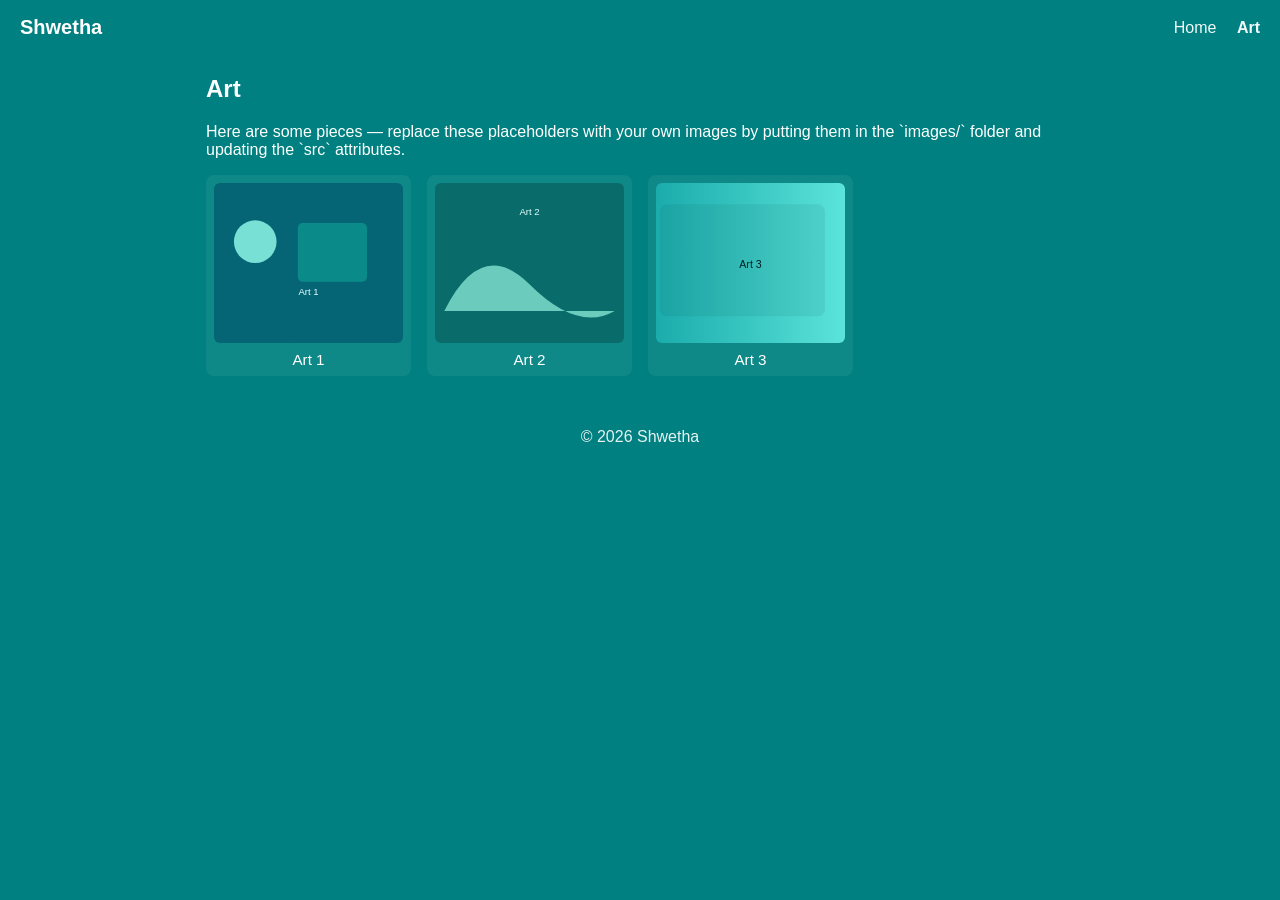
==== art.html @ 3c50babc "Art page and more structure" ====
<!DOCTYPE html>
<html>
<head>
  <meta charset="utf-8">
  <meta name="viewport" content="width=device-width, initial-scale=1">
  <title>Art — Shwetha</title>
  <link rel="stylesheet" href="styles.css">
  <style>
    .hero{max-width:900px;margin:1.25rem auto;padding:0 1rem}
  </style>
</head>
<body>
  <header class="site-header">
    <h1>Shwetha</h1>
    <nav class="main-nav">
      <a href="index.html">Home</a>
      <a href="art.html" aria-current="page">Art</a>
    </nav>
  </header>

  <main class="hero">
    <h2>Art</h2>
    <p>Here are some pieces — replace these placeholders with your own images by putting them in the `images/` folder and updating the `src` attributes.</p>

    <section class="gallery">
      <article class="art-card">
        <img src="images/art1.svg" alt="Art 1">
        <p>Art 1</p>
      </article>
      <article class="art-card">
        <img src="images/art2.svg" alt="Art 2">
        <p>Art 2</p>
      </article>
      <article class="art-card">
        <img src="images/art3.svg" alt="Art 3">
        <p>Art 3</p>
      </article>
    </section>

  </main>

  <footer class="site-footer">
    <p>© <span id="year"></span> Shwetha</p>
  </footer>

  <script>
    document.getElementById('year').textContent = new Date().getFullYear();
  </script>
</body>
</html>
---- styles.css ----
:root{
  --teal: #008080;
  --card-bg: rgba(255,255,255,0.06);
}
*{box-sizing:border-box}
html,body{height:100%}
body{
  margin:0;
  font-family: -apple-system, BlinkMacSystemFont, "Segoe UI", Roboto, "Helvetica Neue", Arial;
  background:var(--teal);
  color: #ffffff;
  -webkit-font-smoothing:antialiased;
  -moz-osx-font-smoothing:grayscale;
}
.site-header{
  display:flex;
  justify-content:space-between;
  align-items:center;
  padding:1rem 1.25rem;
}
.site-header h1{margin:0;font-size:1.25rem}
.main-nav a{color:rgba(255,255,255,0.95);text-decoration:none;margin-left:1rem}
.main-nav a[aria-current="page"]{font-weight:700}
.container{max-width:900px;margin:2.5rem auto;padding:0 1rem}
.intro{display:flex;gap:1.25rem;align-items:center;background:var(--card-bg);padding:1.25rem;border-radius:12px}
.profile-photo{width:140px;height:140px;border-radius:50%;object-fit:cover;border:4px solid rgba(255,255,255,0.12);background:rgba(255,255,255,0.04)}
.intro-text h2{margin:0 0 0.5rem 0}
.intro-text p{margin:0;color:rgba(255,255,255,0.95)}
.site-footer{padding:1rem;text-align:center;opacity:0.9}

/* Art gallery */
.gallery{display:grid;grid-template-columns:repeat(auto-fill,minmax(200px,1fr));gap:1rem;margin-top:1rem}
.art-card{background:var(--card-bg);padding:0.5rem;border-radius:8px;display:flex;flex-direction:column;align-items:center}
.art-card img{width:100%;height:160px;object-fit:cover;border-radius:6px}
.art-card p{margin:0.5rem 0 0 0;font-size:0.95rem}

@media (max-width:560px){
  .intro{flex-direction:column;text-align:center}
  .profile-photo{width:120px;height:120px}
}
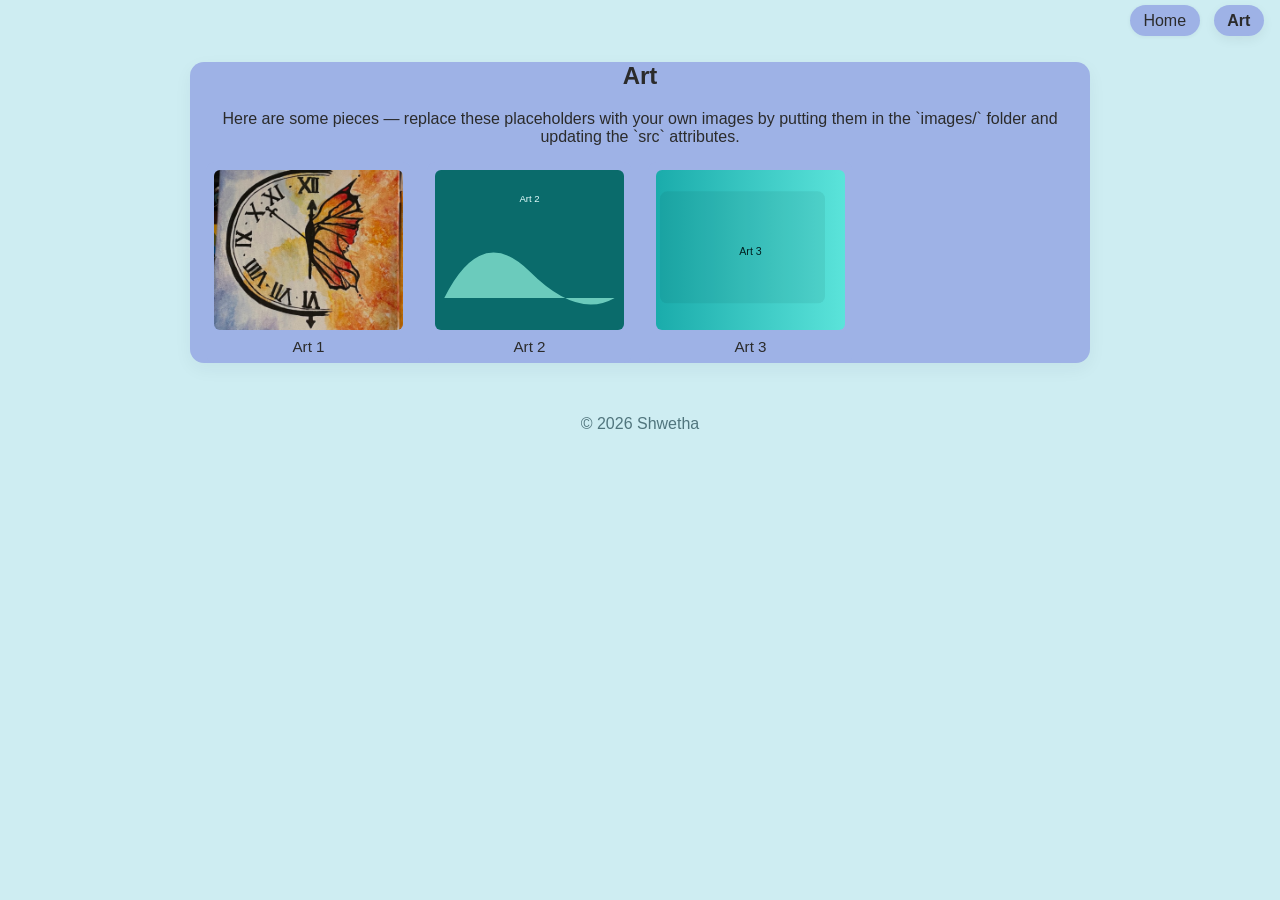
==== commit f6f3fb2b: "new color scheme and art page" ====
--- a/art.html
+++ b/art.html
@@ -3,7 +3,7 @@
 <head>
   <meta charset="utf-8">
   <meta name="viewport" content="width=device-width, initial-scale=1">
-  <title>Art — Shwetha</title>
+  <title>Shwetha - Art</title>
   <link rel="stylesheet" href="styles.css">
   <style>
     .hero{max-width:900px;margin:1.25rem auto;padding:0 1rem}
@@ -11,20 +11,20 @@
 </head>
 <body>
   <header class="site-header">
-    <h1>Shwetha</h1>
+    <h1 class="sr-only">Shwetha Prakash</h1>
     <nav class="main-nav">
       <a href="index.html">Home</a>
       <a href="art.html" aria-current="page">Art</a>
     </nav>
   </header>
-
+  
   <main class="hero">
     <h2>Art</h2>
     <p>Here are some pieces — replace these placeholders with your own images by putting them in the `images/` folder and updating the `src` attributes.</p>
 
     <section class="gallery">
       <article class="art-card">
-        <img src="images/art1.svg" alt="Art 1">
+        <img src="images/art1.jpg" alt="Art 1">
         <p>Art 1</p>
       </article>
       <article class="art-card">
--- a/styles.css
+++ b/styles.css
@@ -1,40 +1,103 @@
 :root{
-  --teal: #008080;
-  --card-bg: rgba(255,255,255,0.06);
+  --bg: #CEEDF2; 
+  --white: #ffffff;
+  --text: #2B2B2B; 
+  --card-bg: #9EB2E6; 
 }
 *{box-sizing:border-box}
 html,body{height:100%}
-body{
+.body, body{
   margin:0;
   font-family: -apple-system, BlinkMacSystemFont, "Segoe UI", Roboto, "Helvetica Neue", Arial;
-  background:var(--teal);
-  color: #ffffff;
+  background:var(--bg);
+  color:var(--text);
   -webkit-font-smoothing:antialiased;
   -moz-osx-font-smoothing:grayscale;
 }
 .site-header{
+  position:sticky;
+  top:0;
+  z-index:40;
   display:flex;
-  justify-content:space-between;
+  justify-content:flex-end;
   align-items:center;
-  padding:1rem 1.25rem;
+  gap:1rem;
+  padding:0.75rem 1rem;
+  background:transparent;
 }
-.site-header h1{margin:0;font-size:1.25rem}
-.main-nav a{color:rgba(255,255,255,0.95);text-decoration:none;margin-left:1rem}
-.main-nav a[aria-current="page"]{font-weight:700}
+.site-header h1{margin:0;font-size:1rem}
+.main-nav a{
+  color:var(--text);
+  text-decoration:none;
+  margin-left:0.6rem;
+  padding:0.45rem 0.85rem;
+  border-radius:999px;
+  background:var(--card-bg);
+  box-shadow:0 1px 4px rgba(8,48,58,0.06);
+}
+.main-nav a[aria-current="page"]{
+  font-weight:700;
+  background: var(--card-bg);
+  color: var(--text);
+  box-shadow:0 4px 12px rgba(0,0,0,0.06);
+}
 .container{max-width:900px;margin:2.5rem auto;padding:0 1rem}
-.intro{display:flex;gap:1.25rem;align-items:center;background:var(--card-bg);padding:1.25rem;border-radius:12px}
-.profile-photo{width:140px;height:140px;border-radius:50%;object-fit:cover;border:4px solid rgba(255,255,255,0.12);background:rgba(255,255,255,0.04)}
+.hero{
+  max-width:900px;
+  margin:3.5rem auto 1.5rem auto;
+  padding:2rem 1rem;
+  border-radius:14px;
+  background: var(--card-bg);
+  box-shadow:0 6px 18px rgba(8,48,58,0.05);
+  text-align:center;
+}
+.section-box,
+#about, #research, #projects{
+  max-width:900px;
+  margin:1.5rem auto;
+  padding:1.5rem 1.25rem;
+  border-radius:12px;
+  background:var(--card-bg);
+  color:var(--text);
+  box-shadow:0 8px 20px rgba(0,0,0,0.04);
+}
+.section-box h2, #about h2, #research h2, #projects h2{
+  margin-top:0;
+  color:var(--text);
+  text-align:center;
+}
+.section-box p, #about p, #research p, #projects p{
+  color:var(--text);
+  line-height:1.6;
+}
+.button-container{margin-top:1rem}
+.button-container a{
+  display:inline-block;
+  margin:0.35rem;
+  padding:0.5rem 0.9rem;
+  border-radius:8px;
+  background:var(--bg);
+  color:var(--text);
+  text-decoration:none;
+  box-shadow:0 6px 14px rgba(0,0,0,0.045);
+}
+.profile-photo{width:140px;height:140px;border-radius:50%;object-fit:cover;border:3px solid rgba(8,48,58,0.06);background:var(--muted)}
 .intro-text h2{margin:0 0 0.5rem 0}
-.intro-text p{margin:0;color:rgba(255,255,255,0.95)}
-.site-footer{padding:1rem;text-align:center;opacity:0.9}
+.intro-text p{margin:0;color:var(--text)}
+.site-footer{padding:1rem;text-align:center;opacity:0.9;color:rgba(8,48,58,0.7)}
 
 /* Art gallery */
 .gallery{display:grid;grid-template-columns:repeat(auto-fill,minmax(200px,1fr));gap:1rem;margin-top:1rem}
 .art-card{background:var(--card-bg);padding:0.5rem;border-radius:8px;display:flex;flex-direction:column;align-items:center}
 .art-card img{width:100%;height:160px;object-fit:cover;border-radius:6px}
-.art-card p{margin:0.5rem 0 0 0;font-size:0.95rem}
+.art-card p{margin:0.5rem 0 0 0;font-size:0.95rem;color:var(--text)}
 
 @media (max-width:560px){
   .intro{flex-direction:column;text-align:center}
   .profile-photo{width:120px;height:120px}
+  .site-header{justify-content:flex-end;padding:0.5rem}
 }
+
+/* Utility */
+.sr-only{position:absolute!important;height:1px;width:1px;overflow:hidden;clip:rect(1px,1px,1px,1px);white-space:nowrap}
+
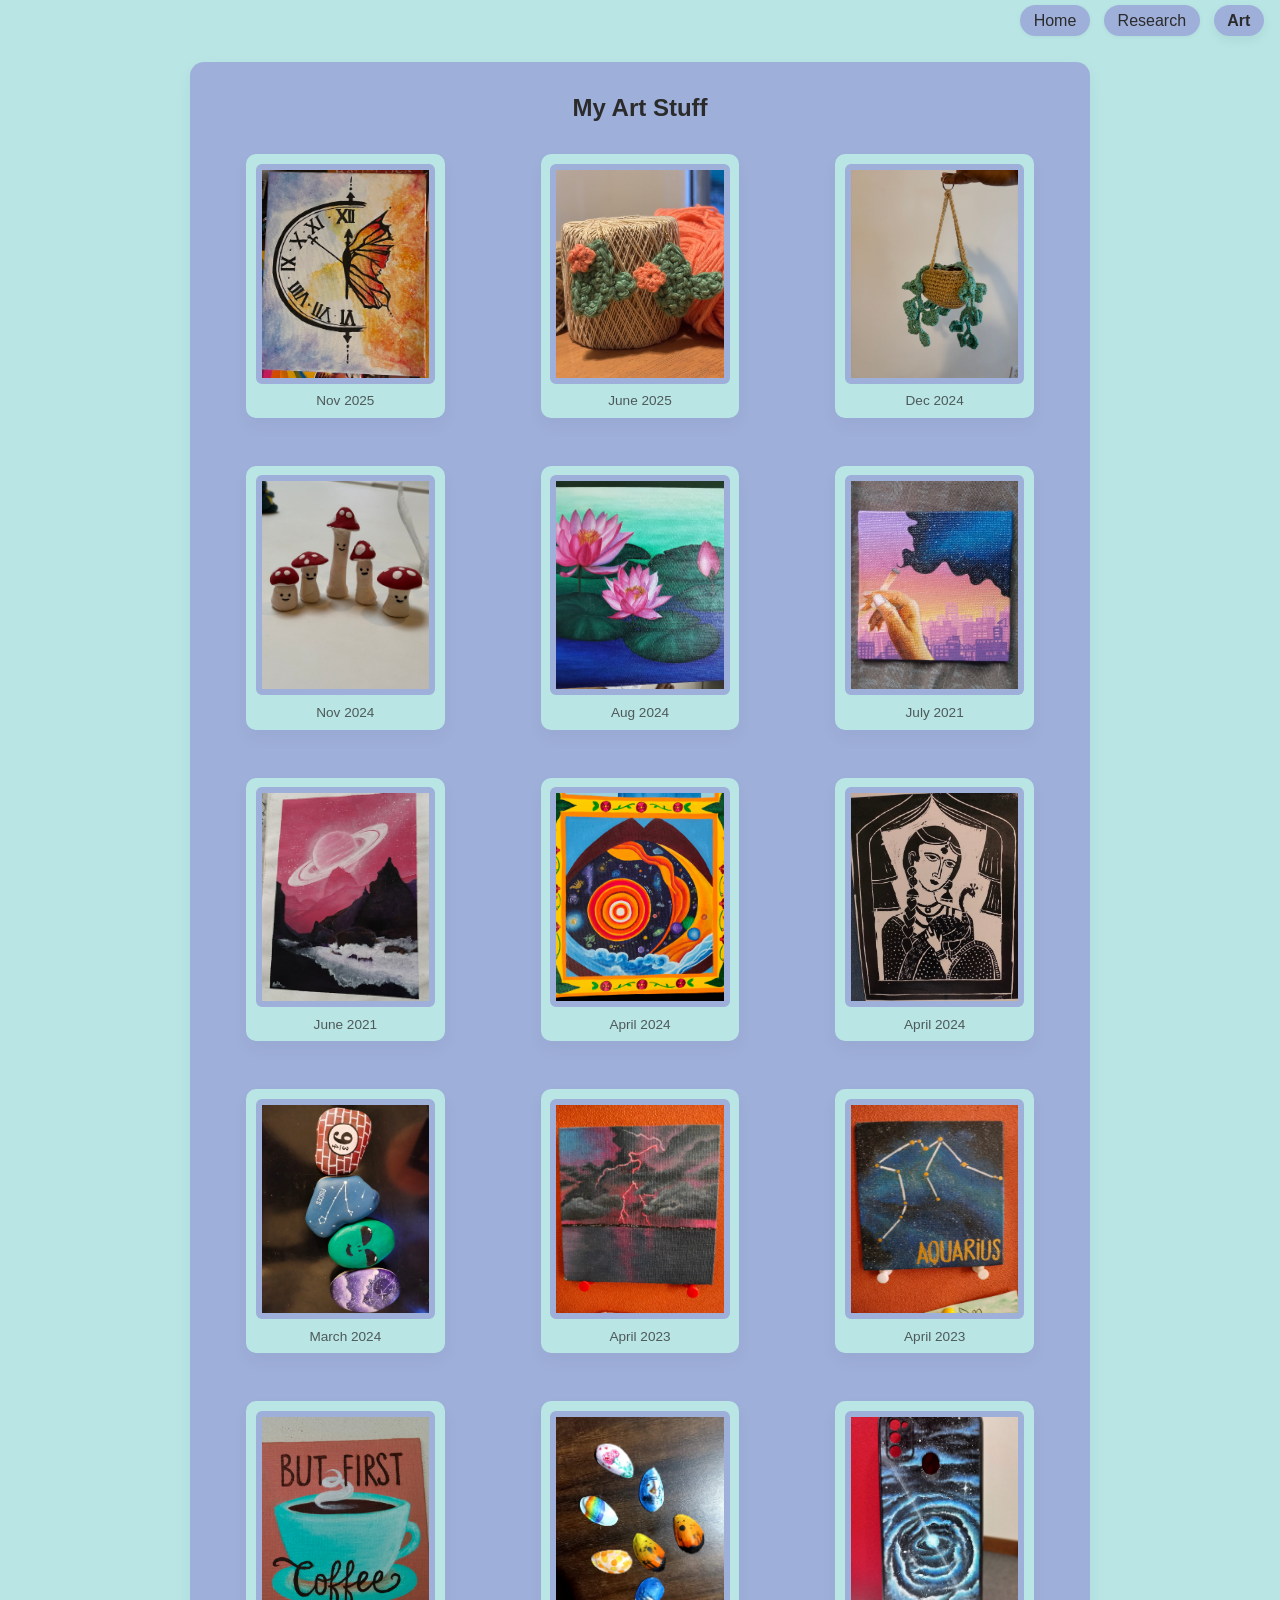
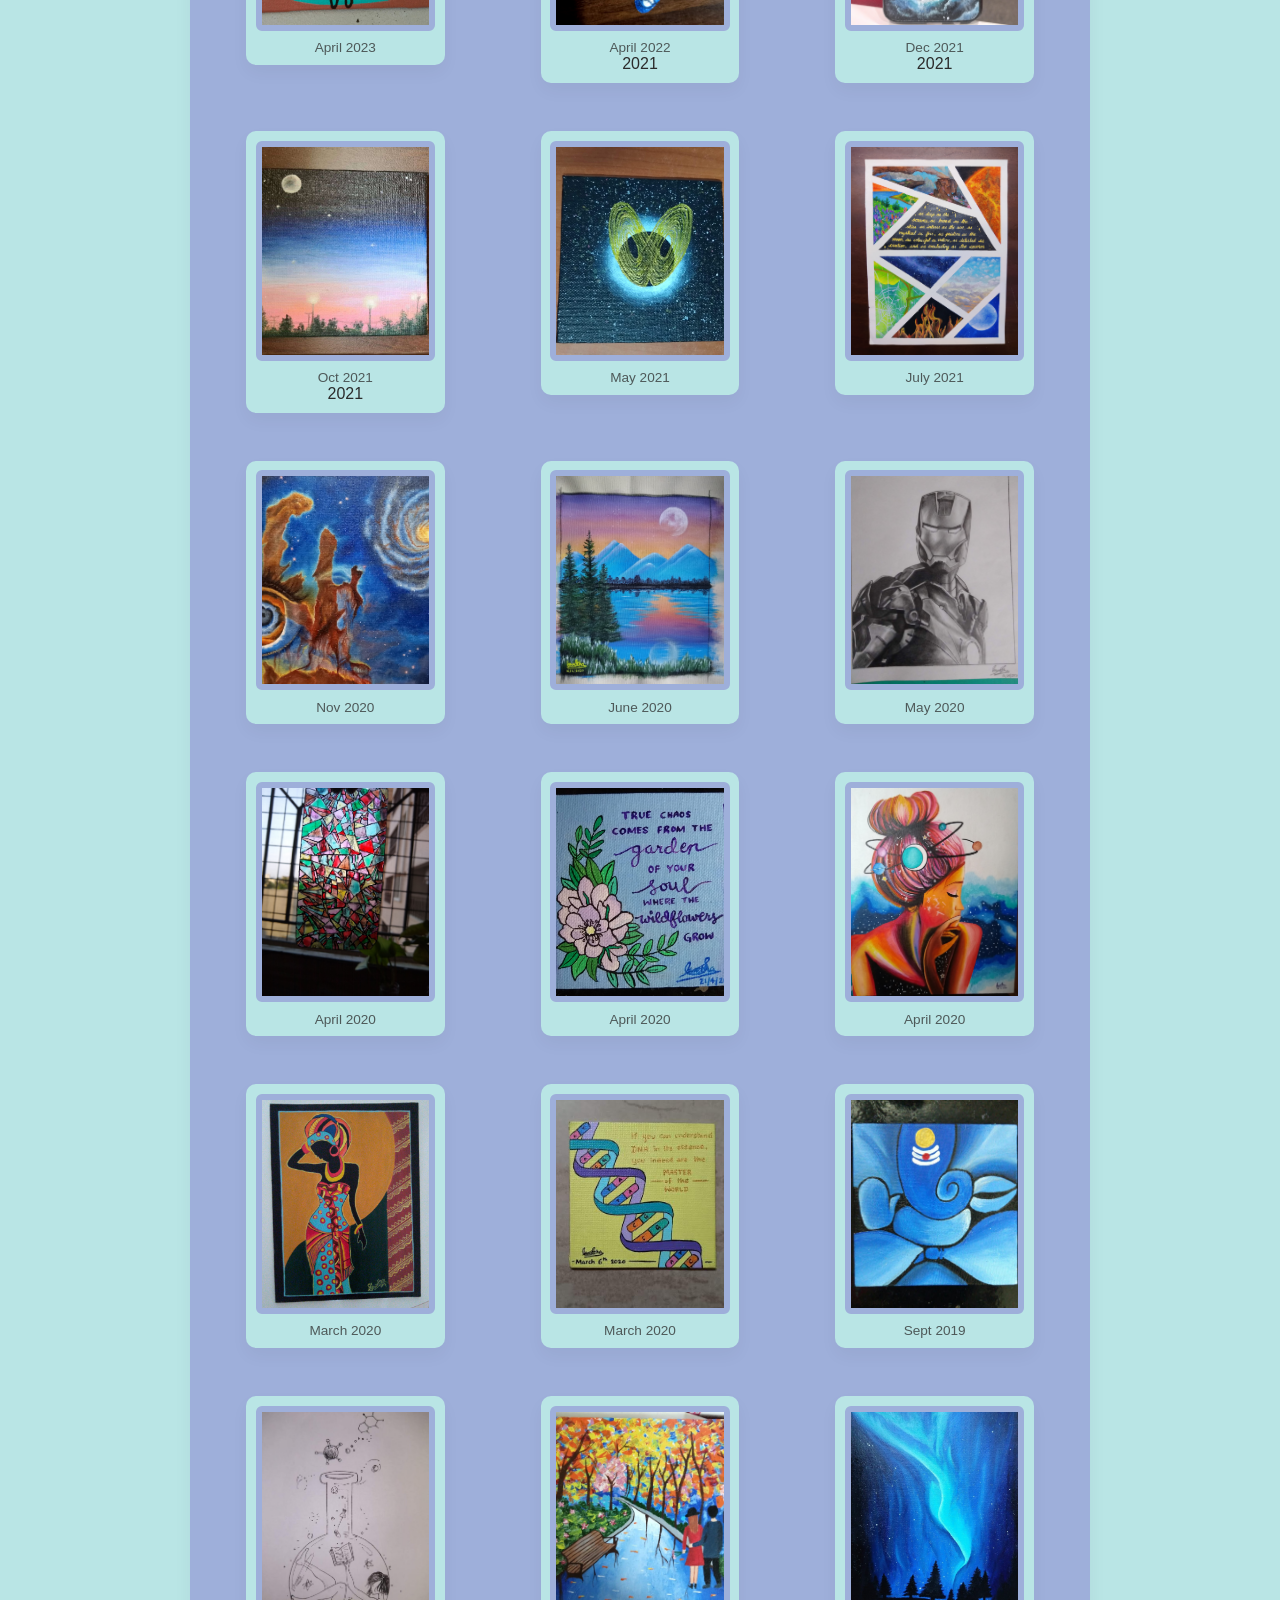
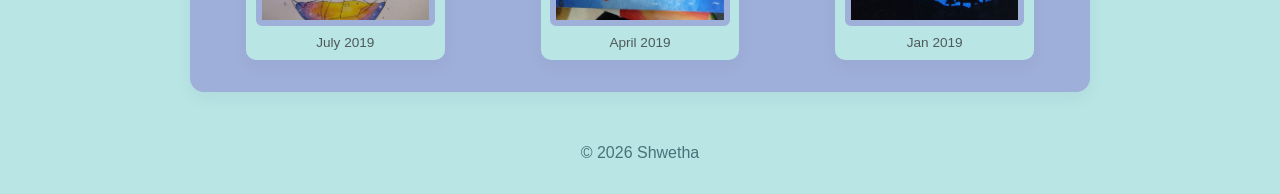
==== commit b95f9a12: "main page and art page" ====
--- a/art.html
+++ b/art.html
@@ -9,35 +9,183 @@
     .hero{max-width:900px;margin:1.25rem auto;padding:0 1rem}
   </style>
 </head>
-<body>
+<body class="art-page">
   <header class="site-header">
     <h1 class="sr-only">Shwetha Prakash</h1>
     <nav class="main-nav">
       <a href="index.html">Home</a>
+      <a href="research.html">Research</a>
       <a href="art.html" aria-current="page">Art</a>
     </nav>
   </header>
   
   <main class="hero">
-    <h2>Art</h2>
-    <p>Here are some pieces — replace these placeholders with your own images by putting them in the `images/` folder and updating the `src` attributes.</p>
-
-    <section class="gallery">
-      <article class="art-card">
-        <img src="images/art1.jpg" alt="Art 1">
-        <p>Art 1</p>
-      </article>
-      <article class="art-card">
-        <img src="images/art2.svg" alt="Art 2">
-        <p>Art 2</p>
-      </article>
-      <article class="art-card">
-        <img src="images/art3.svg" alt="Art 3">
-        <p>Art 3</p>
-      </article>
+    <h2>My Art Stuff</h2>
+
+    <!-- intro box removed per request -->
+
+    <section class="gallery art-gallery">
+      <figure class="art-frame">
+        <img src="images/art1.jpg" alt="Art 1" />
+        <figcaption class="art-meta">Nov 2025</figcaption>
+      </figure>
+
+      <figure class="art-frame">
+        <img src="images/art2.jpg" alt="Art 2" />
+        <figcaption class="art-meta">June 2025</figcaption>
+      </figure>
+
+      <figure class="art-frame">
+        <img src="images/art11.jpg" alt="Art 11" />
+        <figcaption class="art-meta">Dec 2024</figcaption>
+      </figure>
+
+      <figure class="art-frame">
+        <img src="images/art5.jpg" alt="Art 5" />
+        <figcaption class="art-meta">Nov 2024</figcaption>
+      </figure>
+
+      <figure class="art-frame">
+        <img src="images/art4.jpg" alt="Art 4" />
+        <figcaption class="art-meta">Aug 2024</figcaption>
+      </figure>
+
+      <figure class="art-frame">
+        <img src="images/art3.jpg" alt="Art 3" />
+        <figcaption class="art-meta">July 2021</figcaption>
+      </figure>
+
+      <figure class="art-frame">
+        <img src="images/art7.jpg" alt="Art 7" />
+        <figcaption class="art-meta">June 2021</figcaption>
+      </figure>
+
+      <figure class="art-frame">
+        <img src="images/art8.png" alt="Art 8" />
+        <figcaption class="art-meta">April 2024</figcaption>
+      </figure>
+
+      <figure class="art-frame">
+        <img src="images/art9.jpg" alt="Art 9" />
+        <figcaption class="art-meta">April 2024</figcaption>
+      </figure>
+
+      <figure class="art-frame">
+        <img src="images/art10.jpg" alt="Art 10" />
+        <figcaption class="art-meta">March 2024</figcaption>
+      </figure> 
+
+      <figure class="art-frame">
+        <img src="images/art13.jpg" alt="Art 13" />
+        <figcaption class="art-meta">April 2023</figcaption>
+      </figure>
+
+      <figure class="art-frame">
+        <img src="images/art14.jpg" alt="Art 14" />
+        <figcaption class="art-meta">April 2023</figcaption>
+      </figure>
+
+      <figure class="art-frame">
+        <img src="images/art15.jpg" alt="Art 15" />
+        <figcaption class="art-meta">April 2023</figcaption>
+      </figure>
+
+      <figure class="art-frame">
+        <img src="images/art16.jpg" alt="Art 16" />
+        <figcaption class="art-meta">April 2022</figcaption> 2021</figcaption>
+      </figure>
+
+      <figure class="art-frame">
+        <img src="images/art17.jpg" alt="Art 17" />
+        <figcaption class="art-meta">Dec 2021</figcaption> 2021</figcaption>
+      </figure>
+
+      <figure class="art-frame">
+        <img src="images/art18.jpg" alt="Art 18" />
+        <figcaption class="art-meta">Oct 2021</figcaption> 2021</figcaption>
+      </figure>
+
+      <figure class="art-frame">
+        <img src="images/art12.jpg" alt="Art 12" />
+        <figcaption class="art-meta">May 2021</figcaption>
+      </figure>
+
+      <figure class="art-frame">
+        <img src="images/art6.jpg" alt="Art 6" />
+        <figcaption class="art-meta">July 2021</figcaption>
+      </figure>
+
+      <figure class="art-frame">
+        <img src="images/art19.jpg" alt="Art 19" />
+        <figcaption class="art-meta">Nov 2020</figcaption>
+      </figure>
+
+      <figure class="art-frame">
+        <img src="images/art20.jpg" alt="Art 20" />
+        <figcaption class="art-meta">June 2020</figcaption>
+      </figure>
+
+      <figure class="art-frame">
+        <img src="images/art21.jpg" alt="Art 21" />
+        <figcaption class="art-meta">May 2020</figcaption>
+      </figure>
+
+      <figure class="art-frame">
+        <img src="images/art22.jpg" alt="Art 22" />
+        <figcaption class="art-meta">April 2020</figcaption>
+      </figure>
+
+      <figure class="art-frame">
+        <img src="images/art23.jpg" alt="Art 23" />
+        <figcaption class="art-meta">April 2020</figcaption>
+      </figure>
+
+      <figure class="art-frame">
+        <img src="images/art24.jpg" alt="Art 24" />
+        <figcaption class="art-meta">April 2020</figcaption>
+      </figure>
+
+      <figure class="art-frame">
+        <img src="images/art25.jpeg" alt="Art 25" />
+        <figcaption class="art-meta">March 2020</figcaption>
+      </figure>
+
+      <figure class="art-frame">
+        <img src="images/art26.jpg" alt="Art 26" />
+        <figcaption class="art-meta">March 2020</figcaption>
+      </figure>
+
+      <figure class="art-frame">
+        <img src="images/art27.jpg" alt="Art 27" />
+        <figcaption class="art-meta">Sept 2019</figcaption>
+      </figure>
+
+      <figure class="art-frame">
+        <img src="images/art28.jpg" alt="Art 28" />
+        <figcaption class="art-meta">July 2019</figcaption>
+      </figure>
+
+      <figure class="art-frame">
+        <img src="images/art29.jpg" alt="Art 29" />
+        <figcaption class="art-meta">April 2019</figcaption>
+      </figure>
+
+      <figure class="art-frame">
+        <img src="images/art30.jpg" alt="Art 30" />
+        <figcaption class="art-meta">Jan 2019</figcaption>
+      </figure>
+
     </section>
 
   </main>
+  <!-- lightbox overlay -->
+  <div id="lightbox" class="lightbox" aria-hidden="true">
+    <button class="lightbox-close" aria-label="Close">×</button>
+    <div class="lightbox-content">
+      <img class="lightbox-img" src="" alt="" />
+      <div class="lightbox-caption" aria-live="polite"></div>
+    </div>
+  </div>
 
   <footer class="site-footer">
     <p>© <span id="year"></span> Shwetha</p>
@@ -45,6 +193,56 @@
 
   <script>
     document.getElementById('year').textContent = new Date().getFullYear();
+
+    // Simple lightbox for art images
+    (function(){
+      const lightbox = document.getElementById('lightbox');
+      const lbImg = lightbox.querySelector('.lightbox-img');
+      const lbCaption = lightbox.querySelector('.lightbox-caption');
+      const closeBtn = lightbox.querySelector('.lightbox-close');
+
+      function openLightbox(src, alt, caption){
+        lbImg.src = src;
+        lbImg.alt = alt || '';
+        lbCaption.textContent = caption || '';
+        lightbox.classList.add('open');
+        lightbox.setAttribute('aria-hidden','false');
+        document.body.classList.add('lightbox-open');
+        // focus close button for accessibility
+        closeBtn.focus();
+      }
+
+      function closeLightbox(){
+        lightbox.classList.remove('open');
+        lightbox.setAttribute('aria-hidden','true');
+        document.body.classList.remove('lightbox-open');
+        lbImg.src = '';
+        lbImg.alt = '';
+        lbCaption.textContent = '';
+      }
+
+      // open when clicking any art-frame image
+      document.querySelectorAll('.art-frame img').forEach(img => {
+        img.style.cursor = 'zoom-in';
+        img.addEventListener('click', () => {
+          // if image has data-large use that, otherwise use current src
+          const large = img.dataset.large || img.src;
+          // caption: prefer adjacent figcaption text
+          const fig = img.closest('figure');
+          const figcap = fig ? (fig.querySelector('.art-meta') ? fig.querySelector('.art-meta').textContent.trim() : '') : '';
+          openLightbox(large, img.alt || '', figcap);
+        });
+      });
+
+      // close handlers: close button, click outside image, Escape key
+      closeBtn.addEventListener('click', closeLightbox);
+      lightbox.addEventListener('click', (e) => {
+        if(e.target === lightbox) closeLightbox();
+      });
+      document.addEventListener('keydown', (e) => {
+        if(e.key === 'Escape' && lightbox.classList.contains('open')) closeLightbox();
+      });
+    })();
   </script>
 </body>
 </html>
--- a/styles.css
+++ b/styles.css
@@ -1,8 +1,11 @@
 :root{
-  --bg: #CEEDF2; 
+  --bg: #b9e5e5; 
   --white: #ffffff;
   --text: #2B2B2B; 
-  --card-bg: #9EB2E6; 
+  --card-bg: #9eafda; 
+  /* Research image size defaults (can be overridden per-entry) */
+  --research-img-max-width: 360px;
+  --research-img-max-height: 320px;
 }
 *{box-sizing:border-box}
 html,body{height:100%}
@@ -51,6 +54,16 @@
   box-shadow:0 6px 18px rgba(8,48,58,0.05);
   text-align:center;
 }
+
+/* Add extra space under the hero heading and more bottom padding for the intro box */
+.hero h2{margin-bottom:1.5rem}
+
+/* page-specific: add space above the Art page heading only */
+.art-page .hero{
+  padding-top:1rem;
+  padding-bottom:1rem;
+}
+.art-page .hero h2{padding-top:0;margin:1rem 0}
 .section-box,
 #about, #research, #projects{
   max-width:900px;
@@ -92,6 +105,56 @@
 .art-card img{width:100%;height:160px;object-fit:cover;border-radius:6px}
 .art-card p{margin:0.5rem 0 0 0;font-size:0.95rem;color:var(--text)}
 
+/* Framed gallery styles */
+.art-gallery{display:grid;grid-template-columns:repeat(auto-fill,minmax(220px,1fr));gap:1rem;margin-top:1rem;align-items:start}
+.art-frame{background:#b9e5e5;border-radius:10px;padding:0.6rem;display:flex;flex-direction:column;align-items:center;box-shadow:0 8px 18px rgba(0,0,0,0.04);}
+.art-frame img{width:100%;height:220px;object-fit:cover;border-radius:6px;border:6px solid var(--card-bg);background:var(--white)}
+.art-meta{margin-top:0.6rem;font-size:0.85rem;color:var(--text);opacity:0.75}
+
+/* separate the art intro box from the main heading */
+/* .art-intro removed: intro box deleted from art page */
+
+/* Lightbox / zoom styles */
+.lightbox{position:fixed;inset:0;display:none;align-items:center;justify-content:center;background:rgba(0,0,0,0.8);z-index:1200;padding:2rem}
+.lightbox.open{display:flex}
+.lightbox-img{max-width:92%;max-height:92vh;border-radius:8px;box-shadow:0 18px 40px rgba(0,0,0,0.6)}
+.lightbox-caption{color:var(--white);margin-top:0.75rem;text-align:center;opacity:0.95}
+.lightbox-close{position:absolute;right:1rem;top:1rem;background:transparent;border:none;color:var(--white);font-size:2.2rem;line-height:1;cursor:pointer}
+.lightbox-close:focus{outline:2px solid var(--white);outline-offset:4px}
+
+/* prevent background scroll when lightbox open */
+body.lightbox-open{overflow:hidden}
+
+/* Research section: image left, text right inside boxed section */
+.research-content{display:flex;gap:1rem;align-items:flex-start}
+.research-grid{display:flex;flex-direction:column;gap:1rem}
+.research-row{display:grid;gap:1rem;align-items:center;grid-auto-flow:dense}
+/* Non-reverse rows: media on the left (fixed max width), text on the right (flexible)
+  Reverse rows: text on the left (flexible), media on the right (fixed max width) */
+.research-row:not(.reverse){grid-template-columns: minmax(0, var(--research-img-max-width)) 1fr}
+.research-row.reverse{grid-template-columns: 1fr minmax(0, var(--research-img-max-width))}
+.research-row.reverse > .research-media{grid-column:2}
+.research-row.reverse > .research-body{grid-column:1}
+.research-row > .research-body,
+.research-row > .research-media{min-width:0}
+.research-media{display:flex;align-items:center;justify-content:center}
+.research-media img{display:block;width:100%;max-width:var(--research-img-max-width);max-height:var(--research-img-max-height);height:auto;object-fit:cover;border-radius:8px;flex:0 0 auto;border:6px solid var(--card-bg);background:var(--white)}
+.research-media.small img{max-width:260px}
+.research-media.medium img{max-width:360px}
+.research-media.large img{max-width:520px}
+/* Per-entry tweak: make an image exactly 5mm smaller in both dimensions */
+.research-media.delta5 img{
+  max-width: calc(var(--research-img-max-width) - 5mm);
+  max-height: calc(var(--research-img-max-height) - 5mm);
+}
+.research-body{padding:0.25rem 0}
+
+@media (max-width:680px){
+  .research-content{flex-direction:column}
+  .research-row{grid-template-columns:1fr;}
+  .research-media img{height:auto;border-width:4px;max-width:100%}
+}
+
 @media (max-width:560px){
   .intro{flex-direction:column;text-align:center}
   .profile-photo{width:120px;height:120px}
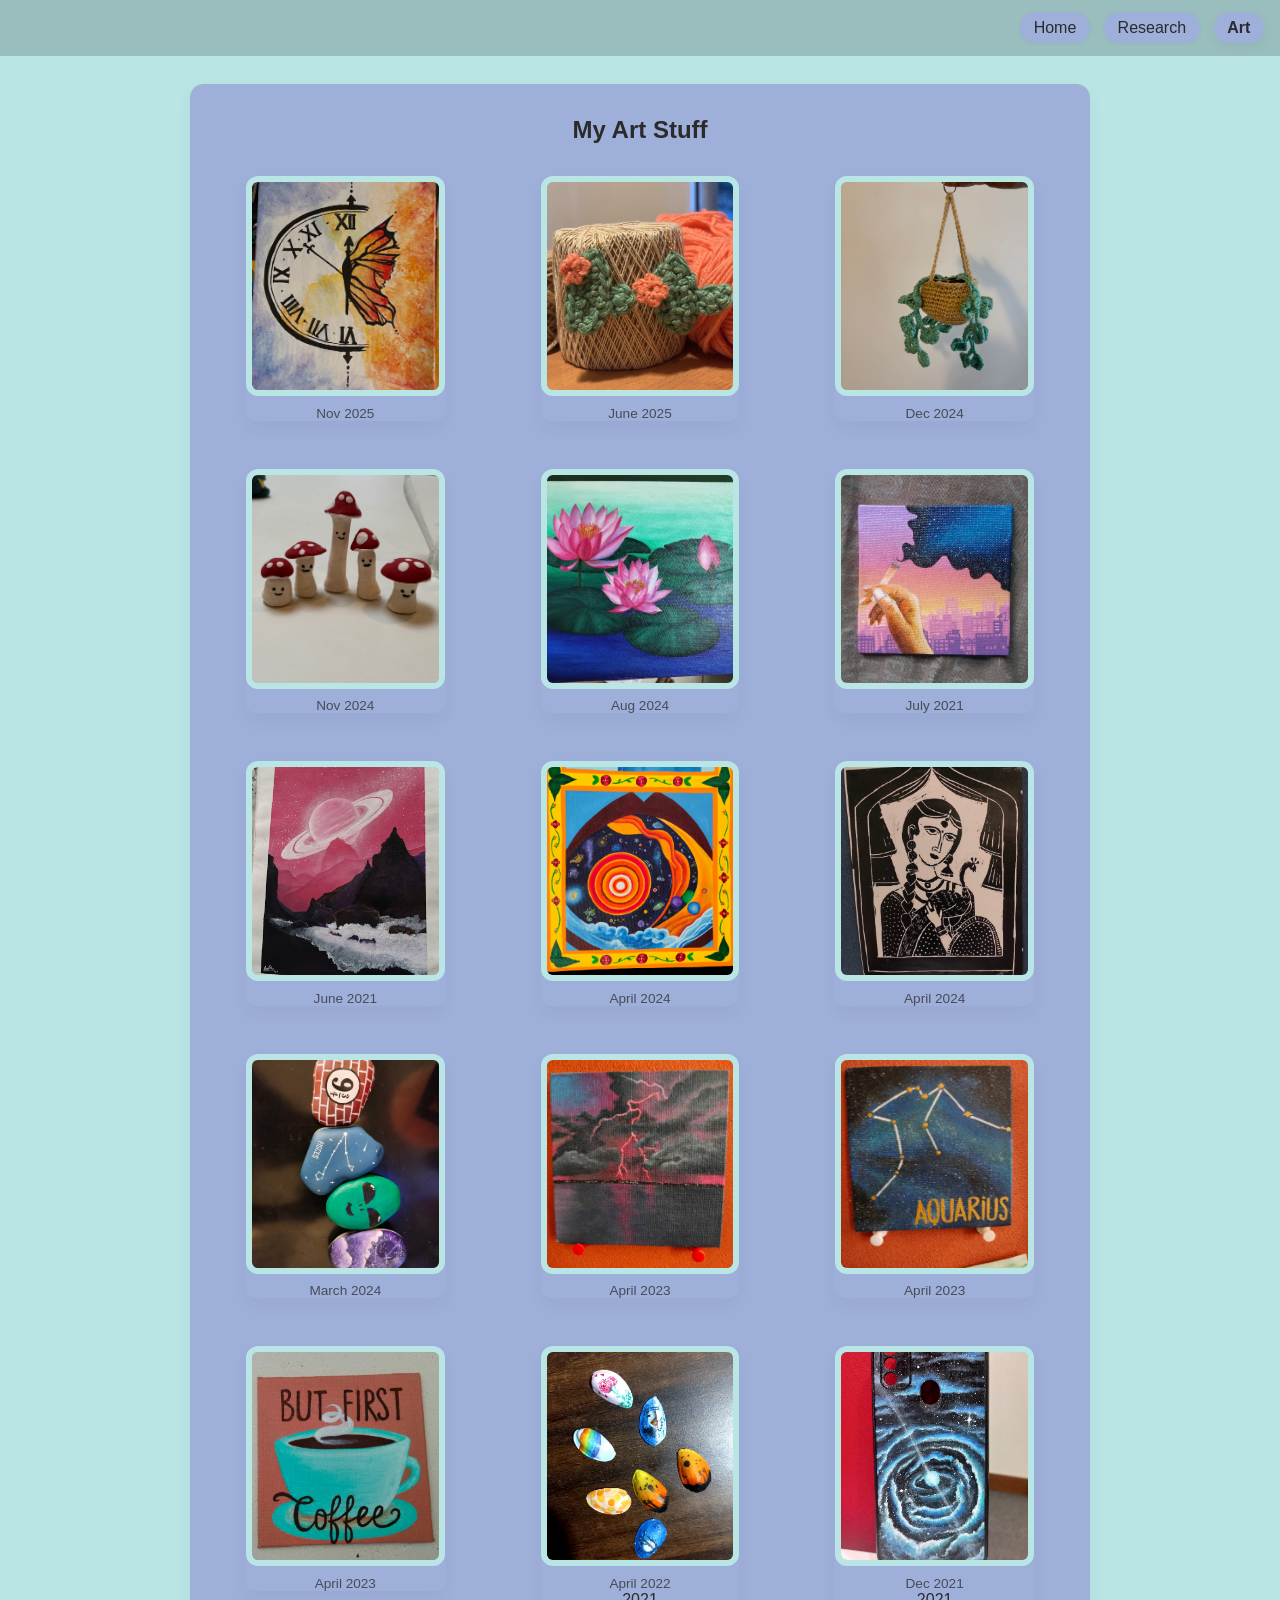
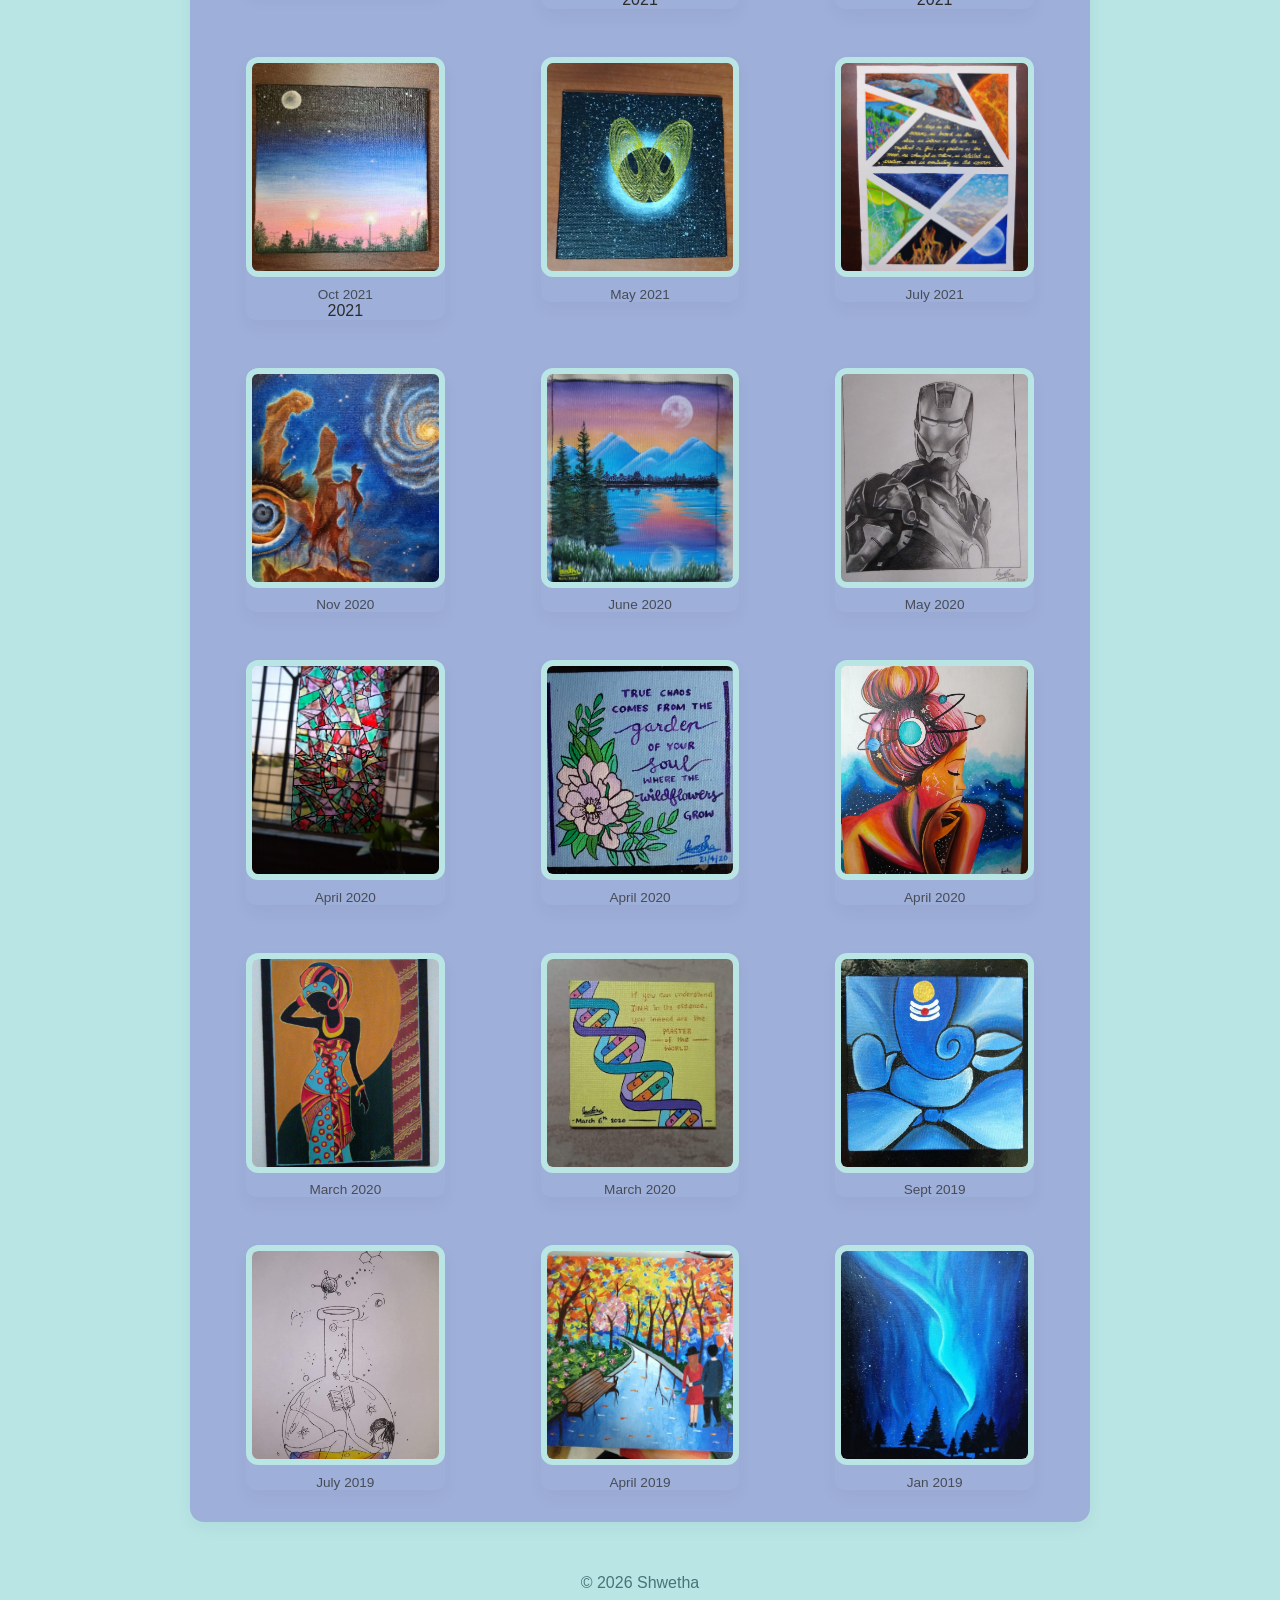
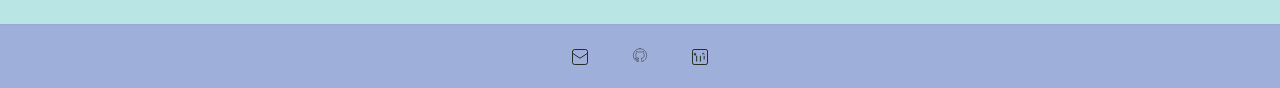
==== commit 88af771c: "new edits" ====
--- a/art.html
+++ b/art.html
@@ -191,6 +191,19 @@
     <p>© <span id="year"></span> Shwetha</p>
   </footer>
 
+  <div class="contact-strip" aria-label="Contact links">
+    <a href="mailto:sp2358@cornell.edu" title="Email" aria-label="Email">
+      <svg viewBox="0 0 24 24" fill="none" xmlns="http://www.w3.org/2000/svg" aria-hidden="true"><path d="M3 5.5v13A2.5 2.5 0 0 0 5.5 21h13a2.5 2.5 0 0 0 2.5-2.5v-13A2.5 2.5 0 0 0 18.5 3h-13A2.5 2.5 0 0 0 3 5.5z" stroke="currentColor" stroke-width="1.2" stroke-linecap="round" stroke-linejoin="round"/><path d="M21 7.5l-9 6-9-6" stroke="currentColor" stroke-width="1.2" stroke-linecap="round" stroke-linejoin="round"/></svg>
+    </a>
+    <a href="https://github.com/Shweth-a" title="GitHub" aria-label="GitHub" target="_blank" rel="noopener noreferrer">
+      <svg viewBox="0 0 24 24" fill="none" xmlns="http://www.w3.org/2000/svg" aria-hidden="true"><path d="M12 2C7.58 2 4 5.58 4 10c0 3.54 2.29 6.53 5.47 7.59.4.07.55-.17.55-.38 0-.19-.01-.82-.01-1.49-2.01.37-2.53-.49-2.69-.94-.09-.23-.48-.94-.82-1.13-.28-.15-.68-.52-.01-.53.63-.01 1.08.58 1.23.82.72 1.21 1.87.87 2.33.66.07-.52.28-.87.51-1.07-1.78-.2-3.64-.89-3.64-3.95 0-.87.31-1.59.82-2.15-.08-.2-.36-1.02.08-2.12 0 0 .67-.21 2.2.82.64-.18 1.32-.28 2-.28.68 0 1.36.1 2 .28 1.53-1.04 2.2-.82 2.2-.82.44 1.1.16 1.92.08 2.12.51.56.82 1.28.82 2.15 0 3.07-1.87 3.75-3.65 3.95.29.25.54.73.54 1.48 0 1.07-.01 1.93-.01 2.19 0 .21.15.46.55.38C17.71 16.53 20 13.54 20 10c0-4.42-3.58-8-8-8z" stroke="currentColor" stroke-width="0.6" stroke-linecap="round" stroke-linejoin="round"/></svg>
+    </a>
+    <a href="https://www.linkedin.com/in/shwethaprakash13" title="LinkedIn" aria-label="LinkedIn" target="_blank" rel="noopener noreferrer">
+      <svg viewBox="0 0 24 24" fill="none" xmlns="http://www.w3.org/2000/svg" aria-hidden="true"><rect x="3" y="3" width="18" height="18" rx="2" stroke="currentColor" stroke-width="1.2"/><path d="M8 11v6" stroke="currentColor" stroke-width="1.2" stroke-linecap="round" stroke-linejoin="round"/><path d="M6 9.5a1 1 0 1 1 0-2 1 1 0 0 1 0 2z" stroke="currentColor" stroke-width="1.2" stroke-linecap="round" stroke-linejoin="round"/><path d="M12.5 11v6" stroke="currentColor" stroke-width="1.2" stroke-linecap="round" stroke-linejoin="round"/><path d="M17 11v3.5" stroke="currentColor" stroke-width="1.2" stroke-linecap="round" stroke-linejoin="round"/><path d="M17 8.5a1 1 0 0 0-1-1 1 1 0 0 0-1 1v0" stroke="currentColor" stroke-width="1.2" stroke-linecap="round" stroke-linejoin="round"/></svg>
+    </a>
+  </div>
+
+  <script src="site.js" defer></script>
   <script>
     document.getElementById('year').textContent = new Date().getFullYear();
 
--- a/styles.css
+++ b/styles.css
@@ -6,6 +6,8 @@
   /* Research image size defaults (can be overridden per-entry) */
   --research-img-max-width: 360px;
   --research-img-max-height: 320px;
+  /* explicit frame border color (teal) */
+  --frame-border: #0f9d9a;
 }
 *{box-sizing:border-box}
 html,body{height:100%}
@@ -17,16 +19,25 @@
   -webkit-font-smoothing:antialiased;
   -moz-osx-font-smoothing:grayscale;
 }
+
+/* Page transition and toolbar-safe spacing */
+body{transition:opacity 360ms ease; padding-top:64px}
+.page-exit{opacity:0}
 .site-header{
-  position:sticky;
+  position:fixed;
   top:0;
-  z-index:40;
+  left:0;
+  right:0;
+  height:56px;
+  z-index:80;
   display:flex;
   justify-content:flex-end;
   align-items:center;
   gap:1rem;
-  padding:0.75rem 1rem;
-  background:transparent;
+  padding:0.6rem 1rem;
+  /* a few shades darker than the page background */
+  background: rgba(148,183,183,0.85); /* derived from --bg (#b9e5e5) */
+  backdrop-filter: blur(6px);
 }
 .site-header h1{margin:0;font-size:1rem}
 .main-nav a{
@@ -93,6 +104,7 @@
   color:var(--text);
   text-decoration:none;
   box-shadow:0 6px 14px rgba(0,0,0,0.045);
+  transition:transform 240ms ease, box-shadow 240ms ease;
 }
 .profile-photo{width:140px;height:140px;border-radius:50%;object-fit:cover;border:3px solid rgba(8,48,58,0.06);background:var(--muted)}
 .intro-text h2{margin:0 0 0.5rem 0}
@@ -102,13 +114,16 @@
 /* Art gallery */
 .gallery{display:grid;grid-template-columns:repeat(auto-fill,minmax(200px,1fr));gap:1rem;margin-top:1rem}
 .art-card{background:var(--card-bg);padding:0.5rem;border-radius:8px;display:flex;flex-direction:column;align-items:center}
-.art-card img{width:100%;height:160px;object-fit:cover;border-radius:6px}
+.art-card img{width:100%;height:160px;object-fit:cover;border-radius:12px}
 .art-card p{margin:0.5rem 0 0 0;font-size:0.95rem;color:var(--text)}
 
 /* Framed gallery styles */
 .art-gallery{display:grid;grid-template-columns:repeat(auto-fill,minmax(220px,1fr));gap:1rem;margin-top:1rem;align-items:start}
-.art-frame{background:#b9e5e5;border-radius:10px;padding:0.6rem;display:flex;flex-direction:column;align-items:center;box-shadow:0 8px 18px rgba(0,0,0,0.04);}
-.art-frame img{width:100%;height:220px;object-fit:cover;border-radius:6px;border:6px solid var(--card-bg);background:var(--white)}
+.art-frame{background:transparent;border-radius:10px;padding:0;display:flex;flex-direction:column;align-items:center;box-shadow:0 8px 18px rgba(0,0,0,0.04);} 
+.art-frame img{width:100%;height:220px;object-fit:cover;border-radius:12px;border:6px solid var(--bg);background:var(--white)}
+
+/* ensure any gallery images have rounded corners */
+.art-gallery img, .gallery img{border-radius:12px}
 .art-meta{margin-top:0.6rem;font-size:0.85rem;color:var(--text);opacity:0.75}
 
 /* separate the art intro box from the main heading */
@@ -137,8 +152,8 @@
 .research-row.reverse > .research-body{grid-column:1}
 .research-row > .research-body,
 .research-row > .research-media{min-width:0}
-.research-media{display:flex;align-items:center;justify-content:center}
-.research-media img{display:block;width:100%;max-width:var(--research-img-max-width);max-height:var(--research-img-max-height);height:auto;object-fit:cover;border-radius:8px;flex:0 0 auto;border:6px solid var(--card-bg);background:var(--white)}
+.research-media{display:flex;align-items:center;justify-content:center;background:transparent;padding:0;border-radius:10px}
+.research-media img{display:block;width:100%;max-width:var(--research-img-max-width);max-height:var(--research-img-max-height);height:auto;object-fit:cover;border-radius:12px;flex:0 0 auto;border:6px solid var(--bg);background:var(--white)}
 .research-media.small img{max-width:260px}
 .research-media.medium img{max-width:360px}
 .research-media.large img{max-width:520px}
@@ -149,16 +164,54 @@
 }
 .research-body{padding:0.25rem 0}
 
+/* Subtle hover/interaction animations */
+.instrument-card, .detector-card, .art-frame{transition:transform 260ms cubic-bezier(.2,.9,.2,1), box-shadow 260ms ease}
+.instrument-card:hover, .detector-card:hover{transform:translateY(-6px);box-shadow:0 12px 30px rgba(8,48,58,0.08)}
+.art-frame:hover{transform:translateY(-6px);box-shadow:0 18px 40px rgba(0,0,0,0.08)}
+.main-nav a{transition:background 220ms ease, transform 200ms ease}
+.main-nav a:hover{transform:translateY(-2px)}
+.button-container a:hover{transform:translateY(-2px);box-shadow:0 10px 22px rgba(0,0,0,0.06)}
+
+/* Contact strip in footer */
+.contact-strip{display:flex;gap:1rem;justify-content:center;align-items:center;padding:0.6rem;background:var(--card-bg);border-top:1px solid rgba(0,0,0,0.03)}
+.contact-strip a{display:inline-flex;align-items:center;justify-content:center;width:44px;height:44px;border-radius:10px;background:transparent;color:var(--text);text-decoration:none;border:1px solid transparent;transition:background 180ms ease, transform 180ms ease}
+.contact-strip a:hover{background:rgba(255,255,255,0.06);transform:translateY(-3px)}
+.contact-strip svg{width:20px;height:20px;display:block}
+
+@media (prefers-reduced-motion:reduce){
+  .instrument-card, .detector-card, .art-frame, .main-nav a, .button-container a{transition:none;transform:none}
+}
+
 @media (max-width:680px){
+  /* Header/nav adjustments */
+  .site-header{padding:0.5rem}
+  .main-nav a{padding:0.32rem 0.6rem;font-size:0.95rem}
+
+  /* Hero: make profile photo smaller and center it */
+  .hero{margin:2rem auto 1rem auto;padding:1rem;border-radius:12px}
+  .hero .profile-photo{width:110px;height:110px;display:block;margin:0 auto 0.75rem}
+
+  /* Research: stack rows vertically and enforce media-first ordering
+     For normal rows the DOM is media then body -> column shows media then body
+     For reversed rows the DOM is body then media -> column-reverse shows media then body */
   .research-content{flex-direction:column}
-  .research-row{grid-template-columns:1fr;}
-  .research-media img{height:auto;border-width:4px;max-width:100%}
-}
-
-@media (max-width:560px){
-  .intro{flex-direction:column;text-align:center}
-  .profile-photo{width:120px;height:120px}
-  .site-header{justify-content:flex-end;padding:0.5rem}
+  .research-row{display:flex !important;flex-direction:column;gap:0.75rem}
+  .research-row.reverse{flex-direction:column-reverse}
+  .research-row > .research-media,
+  .research-row > .research-body{width:100%;min-width:0}
+  .research-media img{height:auto;border-width:4px;max-width:100%;max-height:none}
+
+  /* Gallery and buttons scale down */
+  .art-gallery{grid-template-columns:repeat(auto-fill,minmax(160px,1fr))}
+  .button-container a{display:inline-block;padding:0.45rem 0.7rem}
+}
+
+@media (max-width:420px){
+  .profile-photo{width:96px;height:96px}
+  .main-nav a{padding:0.3rem 0.45rem;font-size:0.9rem}
+  .hero h1{font-size:1.25rem}
+  .research-media.small img{max-width:220px}
+  .research-media.medium img{max-width:300px}
 }
 
 /* Utility */
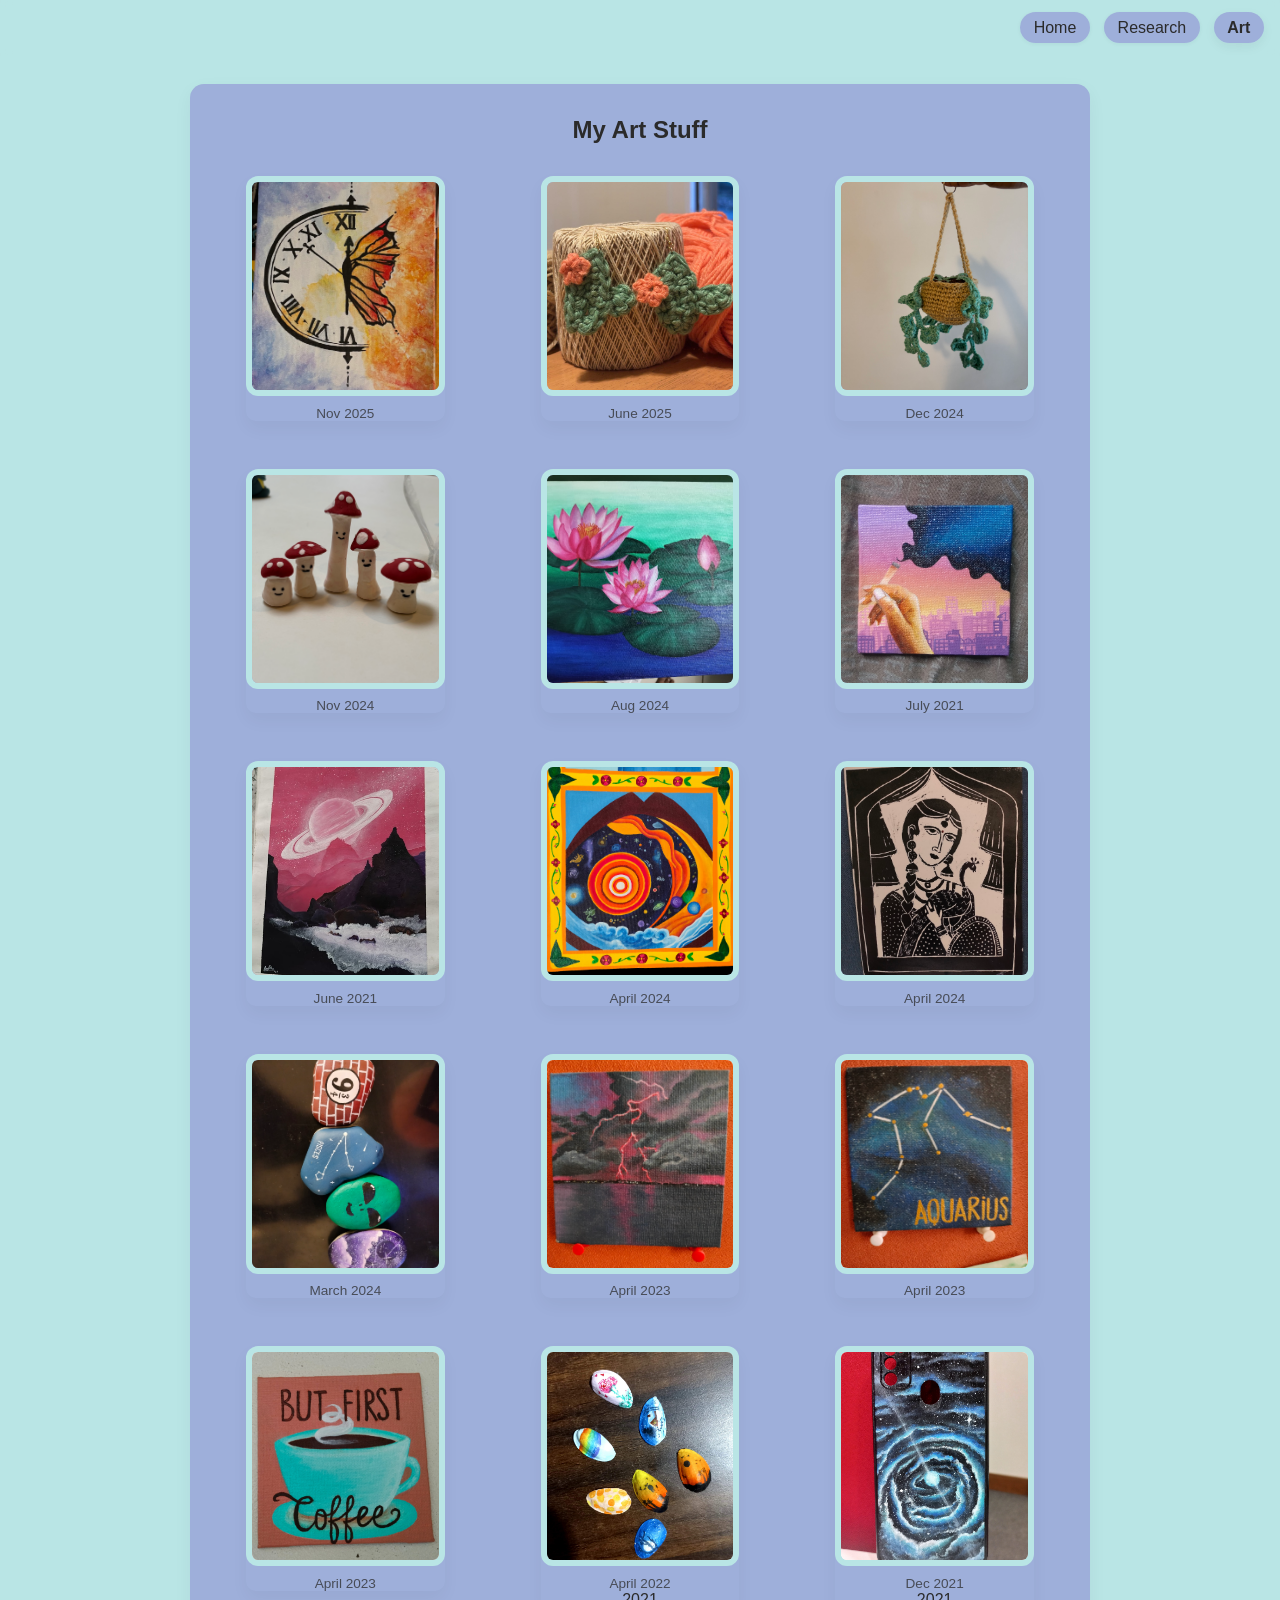
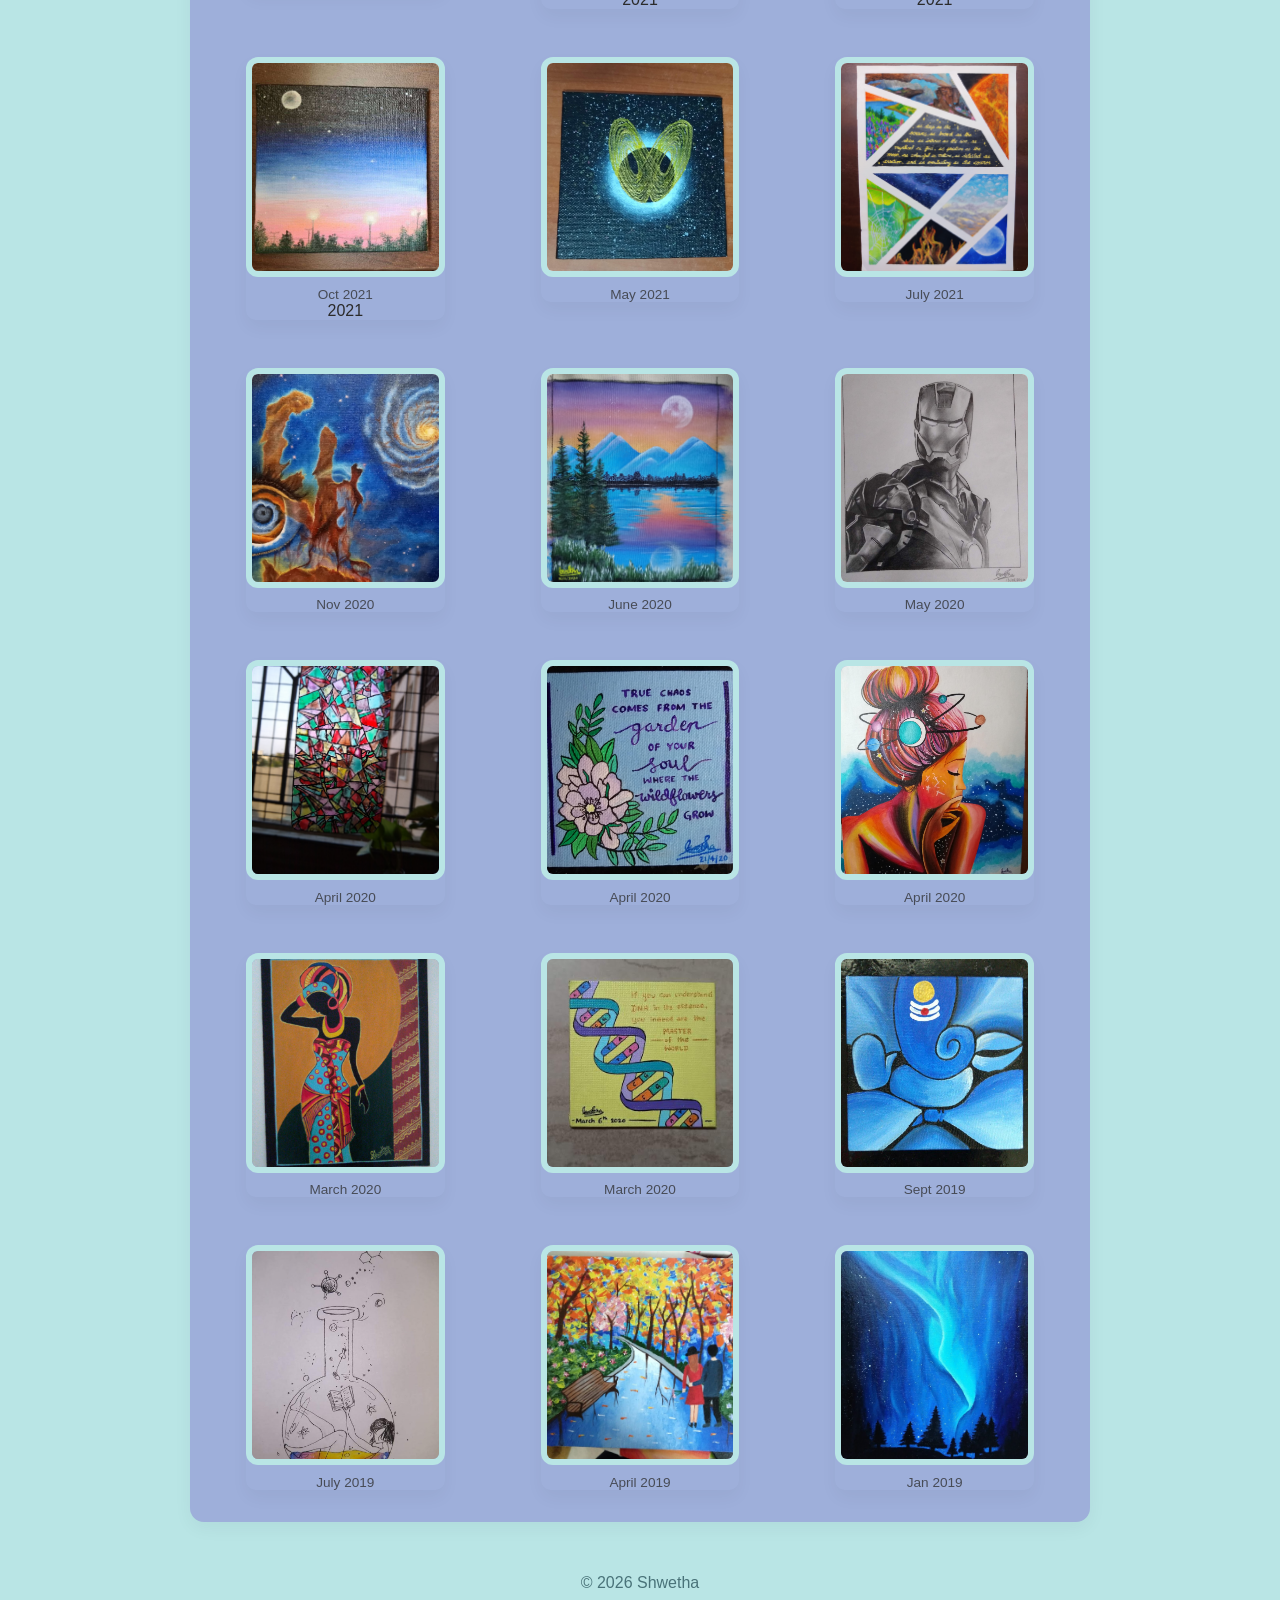
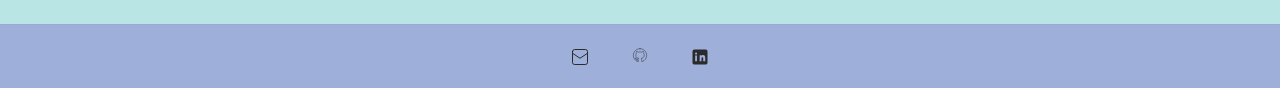
==== commit 38f03032: "UI: toolbar transparency, link targets, LinkedIn icon" ====
--- a/art.html
+++ b/art.html
@@ -199,7 +199,9 @@
       <svg viewBox="0 0 24 24" fill="none" xmlns="http://www.w3.org/2000/svg" aria-hidden="true"><path d="M12 2C7.58 2 4 5.58 4 10c0 3.54 2.29 6.53 5.47 7.59.4.07.55-.17.55-.38 0-.19-.01-.82-.01-1.49-2.01.37-2.53-.49-2.69-.94-.09-.23-.48-.94-.82-1.13-.28-.15-.68-.52-.01-.53.63-.01 1.08.58 1.23.82.72 1.21 1.87.87 2.33.66.07-.52.28-.87.51-1.07-1.78-.2-3.64-.89-3.64-3.95 0-.87.31-1.59.82-2.15-.08-.2-.36-1.02.08-2.12 0 0 .67-.21 2.2.82.64-.18 1.32-.28 2-.28.68 0 1.36.1 2 .28 1.53-1.04 2.2-.82 2.2-.82.44 1.1.16 1.92.08 2.12.51.56.82 1.28.82 2.15 0 3.07-1.87 3.75-3.65 3.95.29.25.54.73.54 1.48 0 1.07-.01 1.93-.01 2.19 0 .21.15.46.55.38C17.71 16.53 20 13.54 20 10c0-4.42-3.58-8-8-8z" stroke="currentColor" stroke-width="0.6" stroke-linecap="round" stroke-linejoin="round"/></svg>
     </a>
     <a href="https://www.linkedin.com/in/shwethaprakash13" title="LinkedIn" aria-label="LinkedIn" target="_blank" rel="noopener noreferrer">
-      <svg viewBox="0 0 24 24" fill="none" xmlns="http://www.w3.org/2000/svg" aria-hidden="true"><rect x="3" y="3" width="18" height="18" rx="2" stroke="currentColor" stroke-width="1.2"/><path d="M8 11v6" stroke="currentColor" stroke-width="1.2" stroke-linecap="round" stroke-linejoin="round"/><path d="M6 9.5a1 1 0 1 1 0-2 1 1 0 0 1 0 2z" stroke="currentColor" stroke-width="1.2" stroke-linecap="round" stroke-linejoin="round"/><path d="M12.5 11v6" stroke="currentColor" stroke-width="1.2" stroke-linecap="round" stroke-linejoin="round"/><path d="M17 11v3.5" stroke="currentColor" stroke-width="1.2" stroke-linecap="round" stroke-linejoin="round"/><path d="M17 8.5a1 1 0 0 0-1-1 1 1 0 0 0-1 1v0" stroke="currentColor" stroke-width="1.2" stroke-linecap="round" stroke-linejoin="round"/></svg>
+      <svg viewBox="0 0 24 24" width="20" height="20" fill="currentColor" xmlns="http://www.w3.org/2000/svg" aria-hidden="true">
+        <path d="M19 3H5a2 2 0 0 0-2 2v14a2 2 0 0 0 2 2h14a2 2 0 0 0 2-2V5a2 2 0 0 0-2-2zM8.339 17H6.188V10.2h2.15V17zM7.263 9.183a1.246 1.246 0 1 1 .001-2.493 1.246 1.246 0 0 1-.001 2.493zM18 17h-2.148v-3.4c0-.81-.29-1.36-1.01-1.36-.55 0-.87.37-1.01.73-.05.12-.06.29-.06.45V17H11.6s.03-6.53 0-7.2h2.148v1.02c.29-.45.81-1.09 1.98-1.09 1.45 0 2.54.94 2.54 2.97V17z"/>
+      </svg>
     </a>
   </div>
 
--- a/styles.css
+++ b/styles.css
@@ -35,8 +35,9 @@
   align-items:center;
   gap:1rem;
   padding:0.6rem 1rem;
-  /* a few shades darker than the page background */
-  background: rgba(148,183,183,0.85); /* derived from --bg (#b9e5e5) */
+  /* same color as the page background but 60% opaque; fallback then modern color-mix */
+  background: rgba(185,229,229,0.6); /* fallback for browsers without color-mix */
+  background: color-mix(in srgb, var(--bg) 60%, transparent);
   backdrop-filter: blur(6px);
 }
 .site-header h1{margin:0;font-size:1rem}
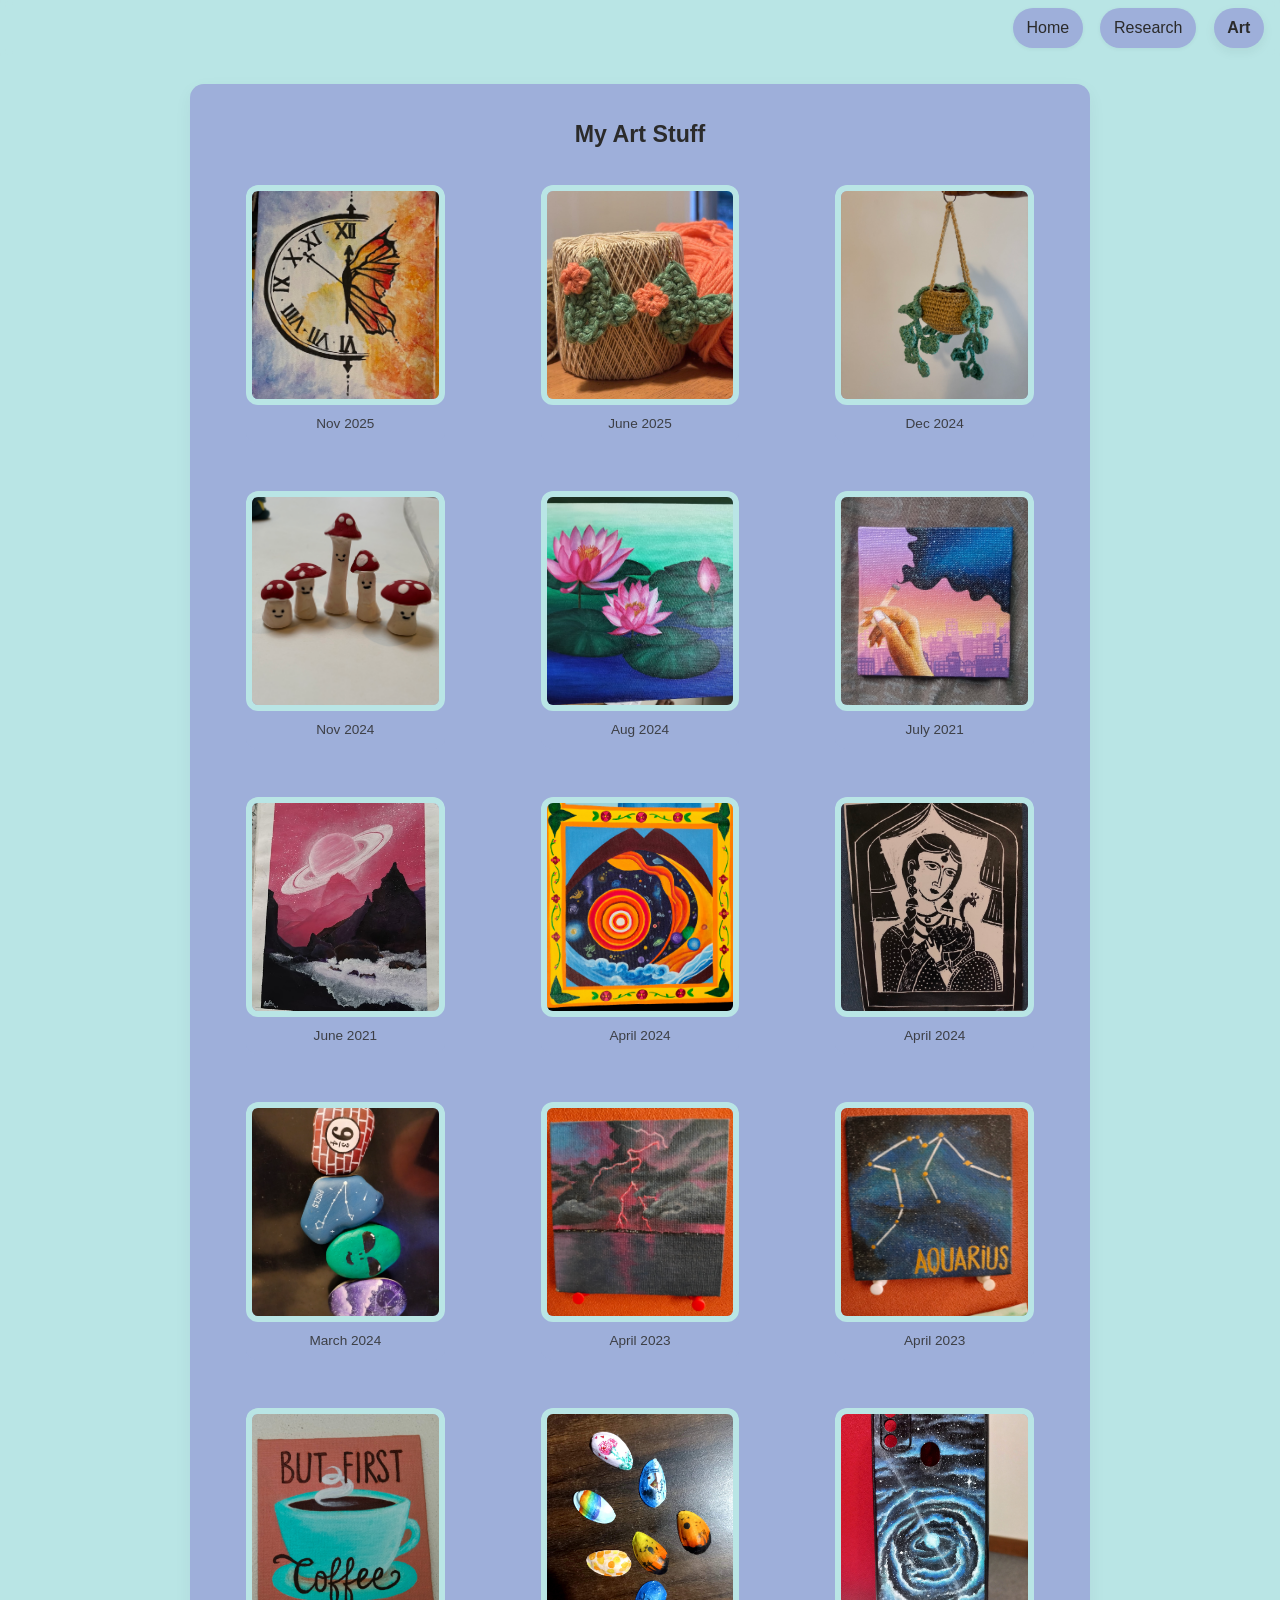
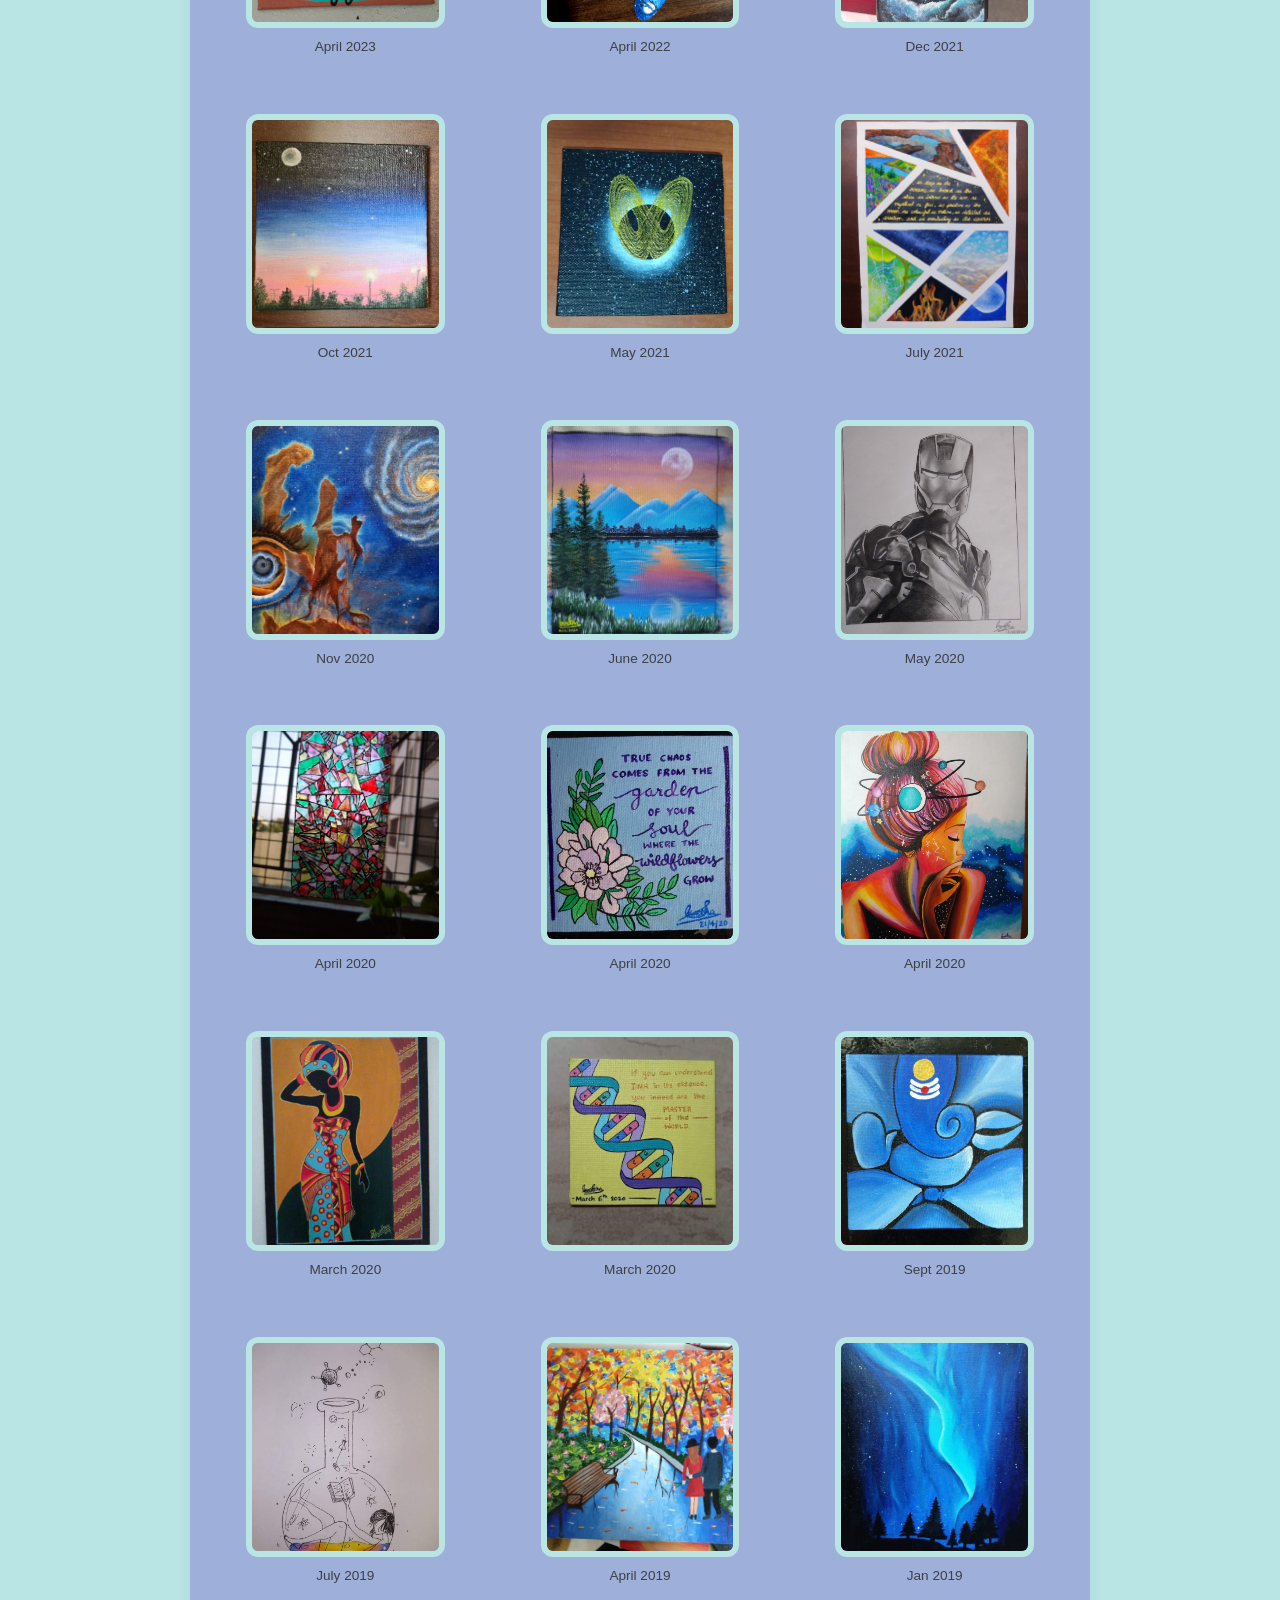
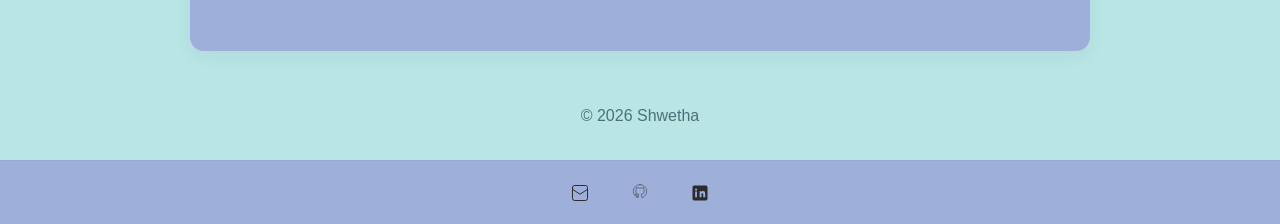
==== commit 66927968: "Site: polish UI — toolbar, hero spacing, art fixes, research anchors - Restore header/toolbar appear" ====
--- a/art.html
+++ b/art.html
@@ -3,6 +3,7 @@
 <head>
   <meta charset="utf-8">
   <meta name="viewport" content="width=device-width, initial-scale=1">
+  <meta name="description" content="Art and creative work by Shwetha Prakash — paintings, drawings, and mixed-media projects." />
   <title>Shwetha - Art</title>
   <link rel="stylesheet" href="styles.css">
   <style>
@@ -92,17 +93,17 @@
 
       <figure class="art-frame">
         <img src="images/art16.jpg" alt="Art 16" />
-        <figcaption class="art-meta">April 2022</figcaption> 2021</figcaption>
+        <figcaption class="art-meta">April 2022</figcaption>
       </figure>
 
       <figure class="art-frame">
         <img src="images/art17.jpg" alt="Art 17" />
-        <figcaption class="art-meta">Dec 2021</figcaption> 2021</figcaption>
+        <figcaption class="art-meta">Dec 2021</figcaption>
       </figure>
 
       <figure class="art-frame">
         <img src="images/art18.jpg" alt="Art 18" />
-        <figcaption class="art-meta">Oct 2021</figcaption> 2021</figcaption>
+        <figcaption class="art-meta">Oct 2021</figcaption>
       </figure>
 
       <figure class="art-frame">
--- a/styles.css
+++ b/styles.css
@@ -13,11 +13,13 @@
 html,body{height:100%}
 .body, body{
   margin:0;
-  font-family: -apple-system, BlinkMacSystemFont, "Segoe UI", Roboto, "Helvetica Neue", Arial;
+  font-family: -apple-system, BlinkMacSystemFont, "Segoe UI", Roboto, "Helvetica Neue", Arial, system-ui;
   background:var(--bg);
   color:var(--text);
   -webkit-font-smoothing:antialiased;
   -moz-osx-font-smoothing:grayscale;
+  font-size:16px; /* base size */
+  line-height:1.6;
 }
 
 /* Page transition and toolbar-safe spacing */
@@ -59,16 +61,50 @@
 .container{max-width:900px;margin:2.5rem auto;padding:0 1rem}
 .hero{
   max-width:900px;
-  margin:3.5rem auto 1.5rem auto;
-  padding:2rem 1rem;
+  /* restored to a tighter spacing similar to the previous layout */
+  margin:1.5rem auto 1rem auto;
+  padding:1rem 1rem;
   border-radius:14px;
   background: var(--card-bg);
   box-shadow:0 6px 18px rgba(8,48,58,0.05);
   text-align:center;
 }
 
+/* global image handling */
+img{max-width:100%;height:auto;display:block}
+
+/* ensure homepage profile photo centers always */
+.hero .profile-photo{display:block;margin:0 auto}
+
+/* typographic scale */
+h1{font-size:1.9rem;margin:0 0 0.4rem 0}
+h2{font-size:1.45rem;margin:0 0 0.6rem 0}
+h3{font-size:1.15rem;margin:0 0 0.5rem 0}
+
+/* slightly more breathing room for sections */
+.section-box,
+.hero,
+.art-gallery,
+.gallery{margin-bottom:1.5rem}
+
+/* small subnav buttons on the research page */
+.subnav a{display:inline-block;padding:0.28rem 0.5rem;border-radius:8px;background:var(--bg);color:var(--text);text-decoration:none;font-size:0.95rem}
+.subnav{font-size:0.95rem}
+
+/* art frame placeholder uses card-bg so empty areas match cards */
+.art-frame{background:var(--card-bg)}
+.art-frame img{background:transparent}
+
+/* responsive nav: wrap and stack on small screens */
+.main-nav{display:flex;gap:0.5rem;align-items:center}
+@media (max-width:520px){
+  .site-header{justify-content:space-between;padding:0.5rem}
+  .main-nav{flex-direction:column;align-items:flex-end;gap:0.4rem}
+  .main-nav a{padding:0.4rem 0.6rem}
+}
+
 /* Add extra space under the hero heading and more bottom padding for the intro box */
-.hero h2{margin-bottom:1.5rem}
+.hero h2{margin-bottom:1rem}
 
 /* page-specific: add space above the Art page heading only */
 .art-page .hero{
@@ -120,12 +156,13 @@
 
 /* Framed gallery styles */
 .art-gallery{display:grid;grid-template-columns:repeat(auto-fill,minmax(220px,1fr));gap:1rem;margin-top:1rem;align-items:start}
-.art-frame{background:transparent;border-radius:10px;padding:0;display:flex;flex-direction:column;align-items:center;box-shadow:0 8px 18px rgba(0,0,0,0.04);} 
-.art-frame img{width:100%;height:220px;object-fit:cover;border-radius:12px;border:6px solid var(--bg);background:var(--white)}
+.art-frame{background:var(--card-bg);border-radius:10px;padding:0;display:flex;flex-direction:column;align-items:center;overflow:hidden} 
+.art-frame img{width:100%;height:220px;object-fit:cover;border-radius:12px;border:6px solid var(--bg);background:transparent;display:block}
+.art-frame .art-meta{background:var(--card-bg);width:100%;padding:0.5rem 0;margin-top:0;text-align:center}
 
 /* ensure any gallery images have rounded corners */
 .art-gallery img, .gallery img{border-radius:12px}
-.art-meta{margin-top:0.6rem;font-size:0.85rem;color:var(--text);opacity:0.75}
+.art-meta{margin-top:0.6rem;font-size:0.85rem;color:rgba(43,43,43,0.85)}
 
 /* separate the art intro box from the main heading */
 /* .art-intro removed: intro box deleted from art page */
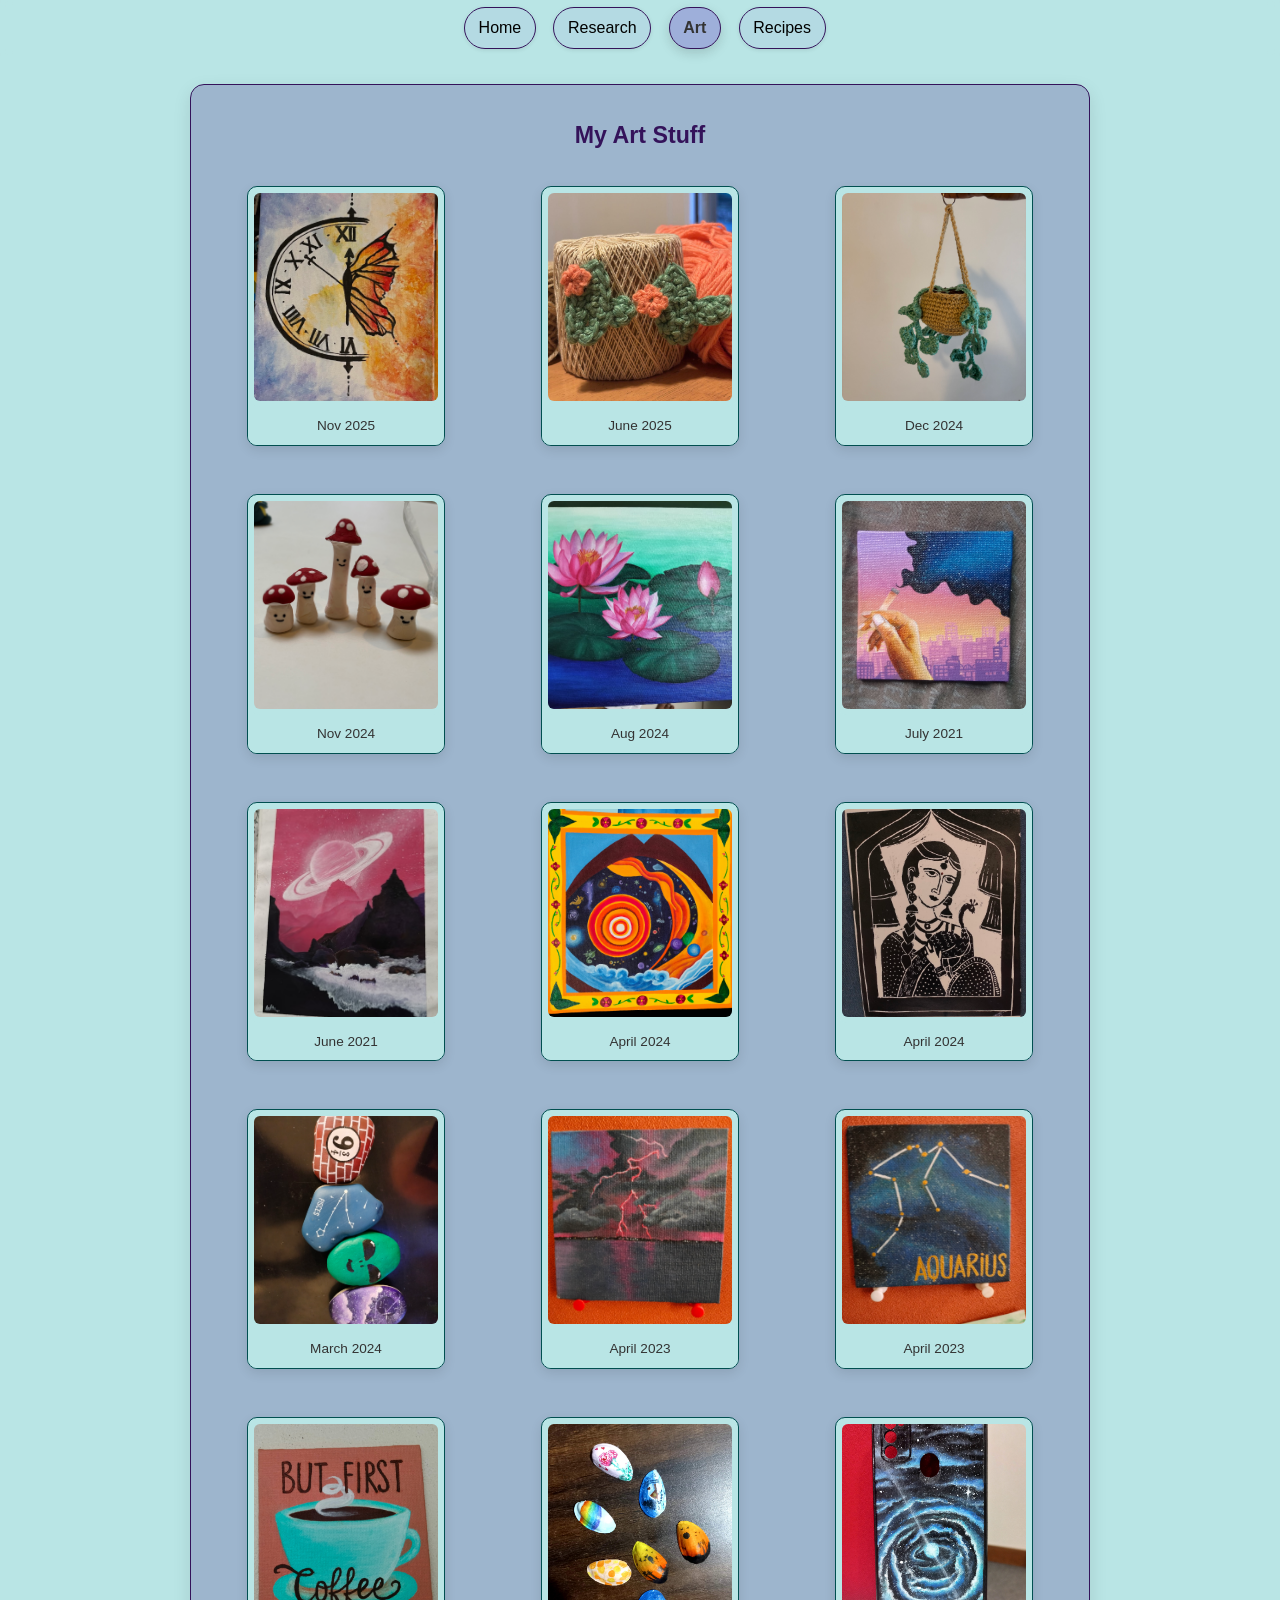
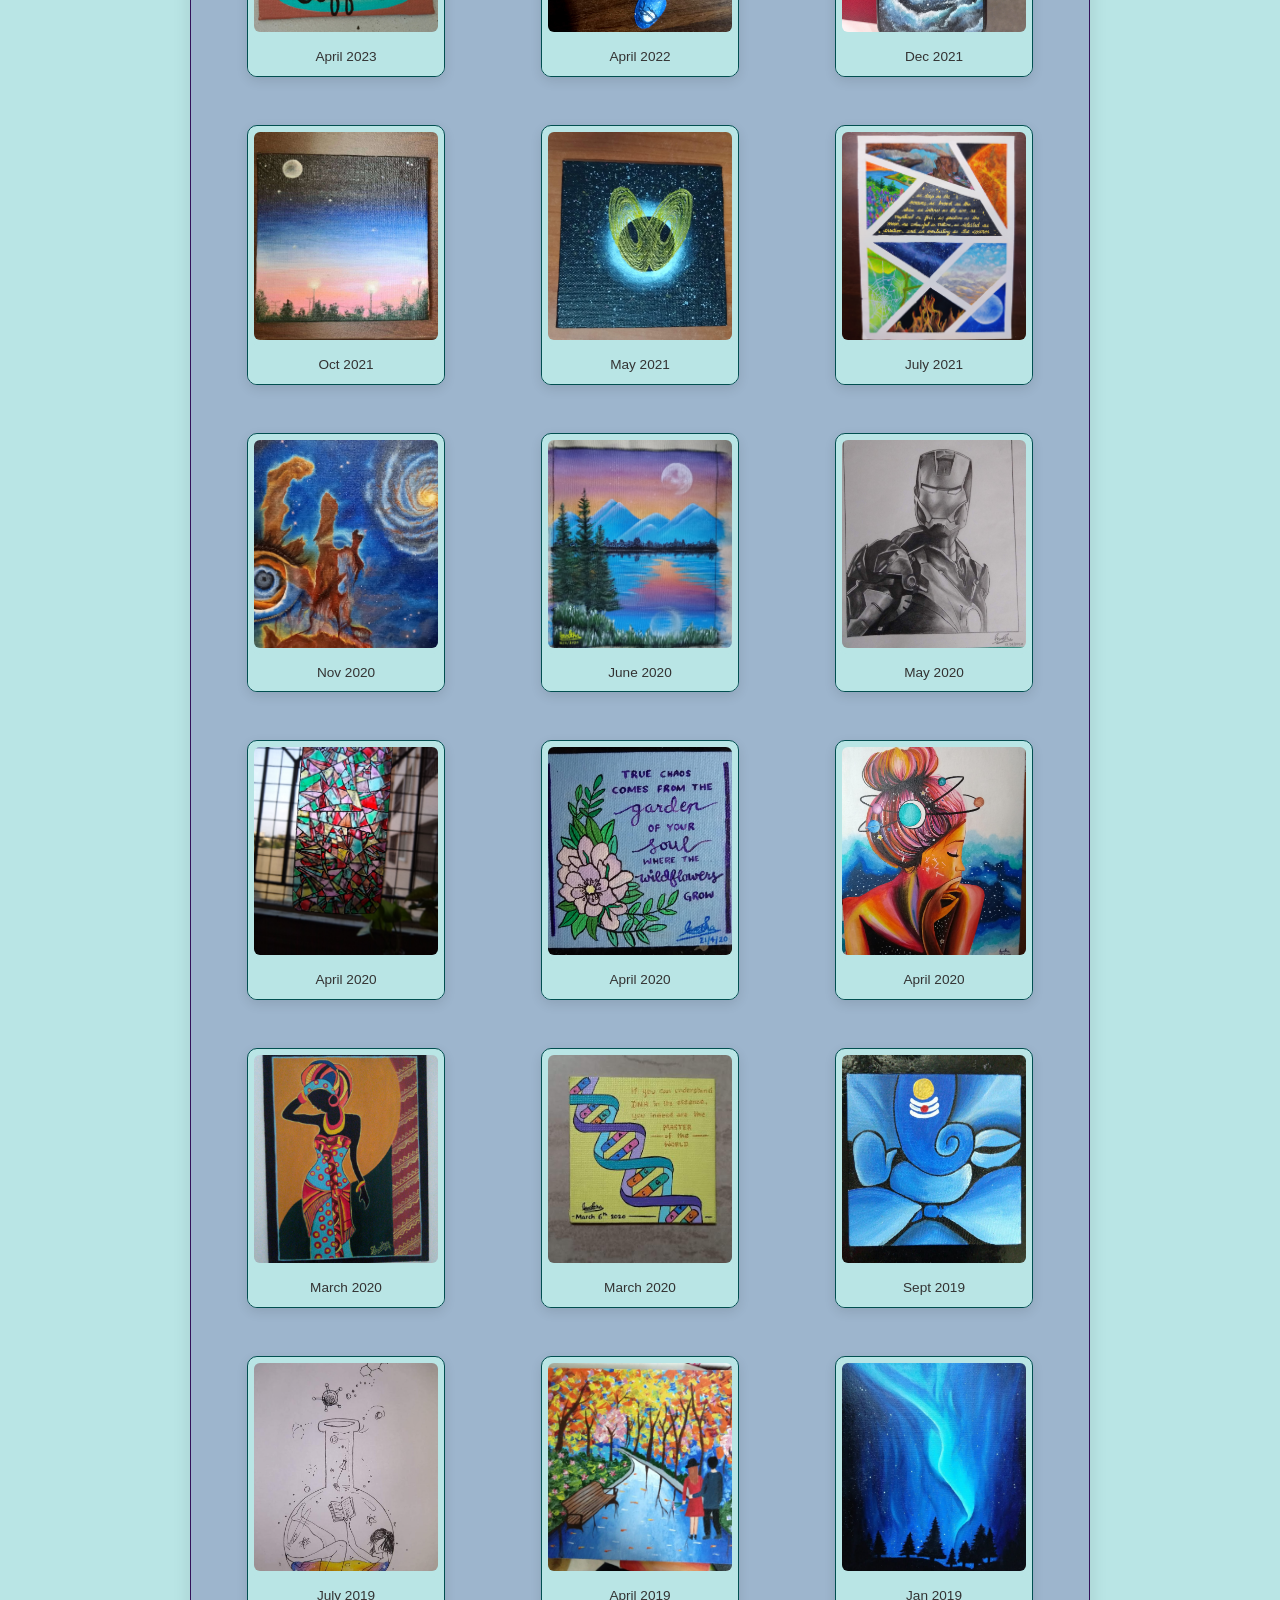
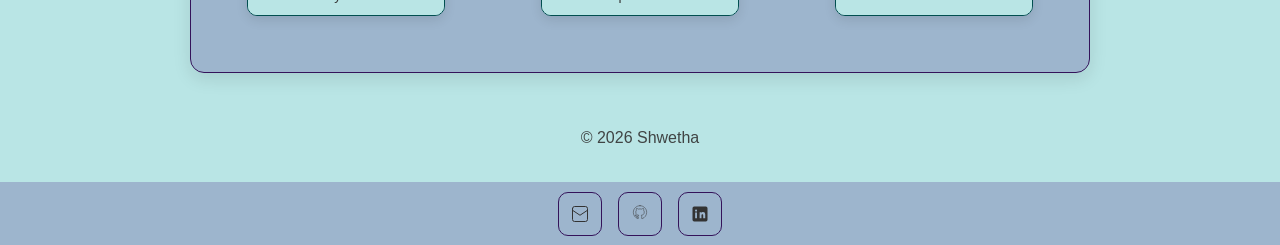
==== commit b81df01f: "color modifications and addrd recipes page" ====
--- a/art.html
+++ b/art.html
@@ -17,6 +17,7 @@
       <a href="index.html">Home</a>
       <a href="research.html">Research</a>
       <a href="art.html" aria-current="page">Art</a>
+      <a href="recipes.html">Recipes</a>
     </nav>
   </header>
   
--- a/styles.css
+++ b/styles.css
@@ -1,13 +1,18 @@
 :root{
-  --bg: #b9e5e5; 
-  --white: #ffffff;
-  --text: #2B2B2B; 
-  --card-bg: #9eafda; 
+  --bg: #b9e5e5; /* Light teal background */
+  --white: #ffffff; /* Pure white for nav */
+  --black: #000000; /* Black for accents */
+  --grey: #cccccc; /* Light grey for secondary text */
+  --light-grey: #f5f5f5; /* Light grey for subtle backgrounds */
+  --dark-grey: #333333; /* Dark grey for accents */
+  --card-bg: #93a2c4b4; /* Translucent for cards */
+  --accent-purple: #9eafda; /* Light purple */
+  --accent-teal: #b9e5e5; /* Light teal, matching bg */
+  --frame-border: #014f50; /* dark teal */
+  --title-color: #34135a; /* New color for specified titles */
   /* Research image size defaults (can be overridden per-entry) */
   --research-img-max-width: 360px;
   --research-img-max-height: 320px;
-  /* explicit frame border color (teal) */
-  --frame-border: #0f9d9a;
 }
 *{box-sizing:border-box}
 html,body{height:100%}
@@ -15,11 +20,12 @@
   margin:0;
   font-family: -apple-system, BlinkMacSystemFont, "Segoe UI", Roboto, "Helvetica Neue", Arial, system-ui;
   background:var(--bg);
-  color:var(--text);
+  color:var(--dark-grey);
   -webkit-font-smoothing:antialiased;
   -moz-osx-font-smoothing:grayscale;
   font-size:16px; /* base size */
   line-height:1.6;
+  border-bottom: none;
 }
 
 /* Page transition and toolbar-safe spacing */
@@ -33,7 +39,7 @@
   height:56px;
   z-index:80;
   display:flex;
-  justify-content:flex-end;
+  justify-content:center;
   align-items:center;
   gap:1rem;
   padding:0.6rem 1rem;
@@ -42,21 +48,22 @@
   background: color-mix(in srgb, var(--bg) 60%, transparent);
   backdrop-filter: blur(6px);
 }
-.site-header h1{margin:0;font-size:1rem}
+.site-header h1{margin:0;font-size:1rem;color: var(--title-color)}
 .main-nav a{
-  color:var(--text);
+  color:var(--black);
   text-decoration:none;
   margin-left:0.6rem;
   padding:0.45rem 0.85rem;
   border-radius:999px;
-  background:var(--card-bg);
-  box-shadow:0 1px 4px rgba(8,48,58,0.06);
+  background: rgba(158,175,218,0.2);
+  box-shadow:0 1px 4px rgba(0,0,0,0.1);
+  border: 1px solid var(--title-color);
 }
 .main-nav a[aria-current="page"]{
   font-weight:700;
-  background: var(--card-bg);
-  color: var(--text);
-  box-shadow:0 4px 12px rgba(0,0,0,0.06);
+  background: var(--accent-purple);
+  color: var(--dark-grey);
+  box-shadow:0 4px 12px rgba(0,0,0,0.15);
 }
 .container{max-width:900px;margin:2.5rem auto;padding:0 1rem}
 .hero{
@@ -66,7 +73,8 @@
   padding:1rem 1rem;
   border-radius:14px;
   background: var(--card-bg);
-  box-shadow:0 6px 18px rgba(8,48,58,0.05);
+  box-shadow:0 6px 18px rgba(0,0,0,0.1);
+  border: 1px solid var(--title-color);
   text-align:center;
 }
 
@@ -78,8 +86,9 @@
 
 /* typographic scale */
 h1{font-size:1.9rem;margin:0 0 0.4rem 0}
-h2{font-size:1.45rem;margin:0 0 0.6rem 0}
-h3{font-size:1.15rem;margin:0 0 0.5rem 0}
+.hero h1{color: var(--title-color)}
+h2{font-size:1.45rem;margin:0 0 0.6rem 0;color: var(--title-color)}
+h3{font-size:1.15rem;margin:0 0 0.5rem 0;color: var(--title-color)}
 
 /* slightly more breathing room for sections */
 .section-box,
@@ -88,7 +97,8 @@
 .gallery{margin-bottom:1.5rem}
 
 /* small subnav buttons on the research page */
-.subnav a{display:inline-block;padding:0.28rem 0.5rem;border-radius:8px;background:var(--bg);color:var(--text);text-decoration:none;font-size:0.95rem}
+.subnav a{display:inline-block;padding:0.5rem 1rem;border-radius:8px;background: var(--accent-teal);color: var(--black);text-decoration:none;font-size:0.95rem;border: none;transition:transform 200ms ease, box-shadow 200ms ease}
+.subnav a:hover{transform:translateY(-2px);box-shadow:0 6px 14px rgba(0,0,0,0.15); background: var(--frame-border); color: var(--white)}
 .subnav{font-size:0.95rem}
 
 /* art frame placeholder uses card-bg so empty areas match cards */
@@ -96,11 +106,13 @@
 .art-frame img{background:transparent}
 
 /* responsive nav: wrap and stack on small screens */
-.main-nav{display:flex;gap:0.5rem;align-items:center}
+.main-nav{display:flex;gap:0.5rem;align-items:center;flex-direction:row;flex-wrap:wrap}
+.main-nav a{display:inline-flex;align-items:center;justify-content:center}
 @media (max-width:520px){
   .site-header{justify-content:space-between;padding:0.5rem}
-  .main-nav{flex-direction:column;align-items:flex-end;gap:0.4rem}
-  .main-nav a{padding:0.4rem 0.6rem}
+  /* Keep navigation horizontal on mobile; allow wrapping if it overflows */
+  .main-nav{flex-direction:row;flex-wrap:wrap;align-items:center;gap:0.4rem}
+  .main-nav a{padding:0.36rem 0.6rem}
 }
 
 /* Add extra space under the hero heading and more bottom padding for the intro box */
@@ -119,16 +131,17 @@
   padding:1.5rem 1.25rem;
   border-radius:12px;
   background:var(--card-bg);
-  color:var(--text);
-  box-shadow:0 8px 20px rgba(0,0,0,0.04);
+  color:var(--dark-grey);
+  box-shadow:0 8px 20px rgba(0,0,0,0.1);
+  border: 1px solid var(--title-color);
 }
 .section-box h2, #about h2, #research h2, #projects h2{
   margin-top:0;
-  color:var(--text);
-  text-align:center;
+  color: var(--title-color);
+  text-align:left;
 }
 .section-box p, #about p, #research p, #projects p{
-  color:var(--text);
+  color:var(--dark-grey);
   line-height:1.6;
 }
 .button-container{margin-top:1rem}
@@ -137,32 +150,37 @@
   margin:0.35rem;
   padding:0.5rem 0.9rem;
   border-radius:8px;
-  background:var(--bg);
-  color:var(--text);
+  background: var(--accent-teal);
+  color: var(--black);
   text-decoration:none;
-  box-shadow:0 6px 14px rgba(0,0,0,0.045);
+  box-shadow:0 6px 14px rgba(0,0,0,0.1);
+  border: none;
   transition:transform 240ms ease, box-shadow 240ms ease;
 }
 .profile-photo{width:140px;height:140px;border-radius:50%;object-fit:cover;border:3px solid rgba(8,48,58,0.06);background:var(--muted)}
-.intro-text h2{margin:0 0 0.5rem 0}
-.intro-text p{margin:0;color:var(--text)}
-.site-footer{padding:1rem;text-align:center;opacity:0.9;color:rgba(8,48,58,0.7)}
+.intro-text h2{margin:0 0 0.5rem 0; color: var(--title-color)}
+.intro-text p{margin:0;color:var(--dark-grey)}
+.site-footer{padding:1rem;text-align:center;opacity:0.9;color:var(--dark-grey);border-bottom: none}
 
 /* Art gallery */
-.gallery{display:grid;grid-template-columns:repeat(auto-fill,minmax(200px,1fr));gap:1rem;margin-top:1rem}
-.art-card{background:var(--card-bg);padding:0.5rem;border-radius:8px;display:flex;flex-direction:column;align-items:center}
+.gallery{display:grid;grid-template-columns:repeat(auto-fill,minmax(250px,1fr));gap:1rem;margin-top:1rem}
+.art-card{background: var(--accent-teal);padding:0.5rem;border-radius:8px;display:flex;flex-direction:column;align-items:center;border:1px solid var(--frame-border);box-shadow:0 4px 12px rgba(0,0,0,0.1)}
 .art-card img{width:100%;height:160px;object-fit:cover;border-radius:12px}
-.art-card p{margin:0.5rem 0 0 0;font-size:0.95rem;color:var(--text)}
+.art-card p{margin:0.5rem 0 0 0;font-size:0.95rem;color:var(--dark-grey)}
+
+/* Recipe cards */
+.recipe-card{background: var(--accent-teal);padding:0.5rem;border-radius:8px;display:flex;flex-direction:column;align-items:center;border:1px solid var(--frame-border);box-shadow:0 4px 12px rgba(0,0,0,0.1)}
+.recipe-card img{width:100%;height:57px;object-fit:cover;object-position:top;border-radius:12px}
 
 /* Framed gallery styles */
 .art-gallery{display:grid;grid-template-columns:repeat(auto-fill,minmax(220px,1fr));gap:1rem;margin-top:1rem;align-items:start}
-.art-frame{background:var(--card-bg);border-radius:10px;padding:0;display:flex;flex-direction:column;align-items:center;overflow:hidden} 
+.art-frame{background: var(--accent-teal);border-radius:10px;padding:0;display:flex;flex-direction:column;align-items:center;overflow:hidden;border:1px solid var(--frame-border);box-shadow:0 4px 12px rgba(0,0,0,0.1)}
 .art-frame img{width:100%;height:220px;object-fit:cover;border-radius:12px;border:6px solid var(--bg);background:transparent;display:block}
-.art-frame .art-meta{background:var(--card-bg);width:100%;padding:0.5rem 0;margin-top:0;text-align:center}
+.art-frame .art-meta{background: var(--accent-teal);width:100%;padding:0.5rem 0;margin-top:0;text-align:center}
 
 /* ensure any gallery images have rounded corners */
 .art-gallery img, .gallery img{border-radius:12px}
-.art-meta{margin-top:0.6rem;font-size:0.85rem;color:rgba(43,43,43,0.85)}
+.art-meta{margin-top:0.6rem;font-size:0.85rem;color: var(--dark-grey)}
 
 /* separate the art intro box from the main heading */
 /* .art-intro removed: intro box deleted from art page */
@@ -174,6 +192,8 @@
 .lightbox-caption{color:var(--white);margin-top:0.75rem;text-align:center;opacity:0.95}
 .lightbox-close{position:absolute;right:1rem;top:1rem;background:transparent;border:none;color:var(--white);font-size:2.2rem;line-height:1;cursor:pointer}
 .lightbox-close:focus{outline:2px solid var(--white);outline-offset:4px}
+.lightbox-download{position:absolute;right:3rem;top:1rem;background:transparent;border:none;color:var(--white);font-size:2.2rem;line-height:1;cursor:pointer}
+.lightbox-download:focus{outline:2px solid var(--white);outline-offset:4px}
 
 /* prevent background scroll when lightbox open */
 body.lightbox-open{overflow:hidden}
@@ -204,16 +224,16 @@
 
 /* Subtle hover/interaction animations */
 .instrument-card, .detector-card, .art-frame{transition:transform 260ms cubic-bezier(.2,.9,.2,1), box-shadow 260ms ease}
-.instrument-card:hover, .detector-card:hover{transform:translateY(-6px);box-shadow:0 12px 30px rgba(8,48,58,0.08)}
-.art-frame:hover{transform:translateY(-6px);box-shadow:0 18px 40px rgba(0,0,0,0.08)}
+.instrument-card:hover, .detector-card:hover{transform:translateY(-6px);box-shadow:0 12px 30px rgba(0,0,0,0.15)}
+.art-frame:hover{transform:translateY(-6px);box-shadow:0 12px 30px rgba(0,0,0,0.15)}
 .main-nav a{transition:background 220ms ease, transform 200ms ease}
-.main-nav a:hover{transform:translateY(-2px)}
-.button-container a:hover{transform:translateY(-2px);box-shadow:0 10px 22px rgba(0,0,0,0.06)}
+.main-nav a:hover{transform:translateY(-2px);box-shadow:0 4px 12px rgba(0,0,0,0.15)}
+.button-container a:hover{transform:translateY(-2px);box-shadow:0 10px 22px rgba(0,0,0,0.15); background: var(--frame-border); color: var(--white)}
 
 /* Contact strip in footer */
-.contact-strip{display:flex;gap:1rem;justify-content:center;align-items:center;padding:0.6rem;background:var(--card-bg);border-top:1px solid rgba(0,0,0,0.03)}
-.contact-strip a{display:inline-flex;align-items:center;justify-content:center;width:44px;height:44px;border-radius:10px;background:transparent;color:var(--text);text-decoration:none;border:1px solid transparent;transition:background 180ms ease, transform 180ms ease}
-.contact-strip a:hover{background:rgba(255,255,255,0.06);transform:translateY(-3px)}
+.contact-strip{display:flex;gap:1rem;justify-content:center;align-items:center;padding:0.6rem;background:var(--card-bg);border-top: none}
+.contact-strip a{display:inline-flex;align-items:center;justify-content:center;width:44px;height:44px;border-radius:10px;background:transparent;color:var(--dark-grey);text-decoration:none;border:1px solid var(--title-color);transition:background 180ms ease, transform 180ms ease}
+.contact-strip a:hover{background:var(--light-grey);transform:translateY(-3px)}
 .contact-strip svg{width:20px;height:20px;display:block}
 
 @media (prefers-reduced-motion:reduce){
@@ -239,8 +259,8 @@
   .research-row > .research-body{width:100%;min-width:0}
   .research-media img{height:auto;border-width:4px;max-width:100%;max-height:none}
 
-  /* Gallery and buttons scale down */
-  .art-gallery{grid-template-columns:repeat(auto-fill,minmax(160px,1fr))}
+  /* Gallery and buttons scale down: keep two items per row with good spacing */
+  .art-gallery{grid-template-columns:repeat(2,minmax(0,1fr));gap:0.9rem}
   .button-container a{display:inline-block;padding:0.45rem 0.7rem}
 }
 
